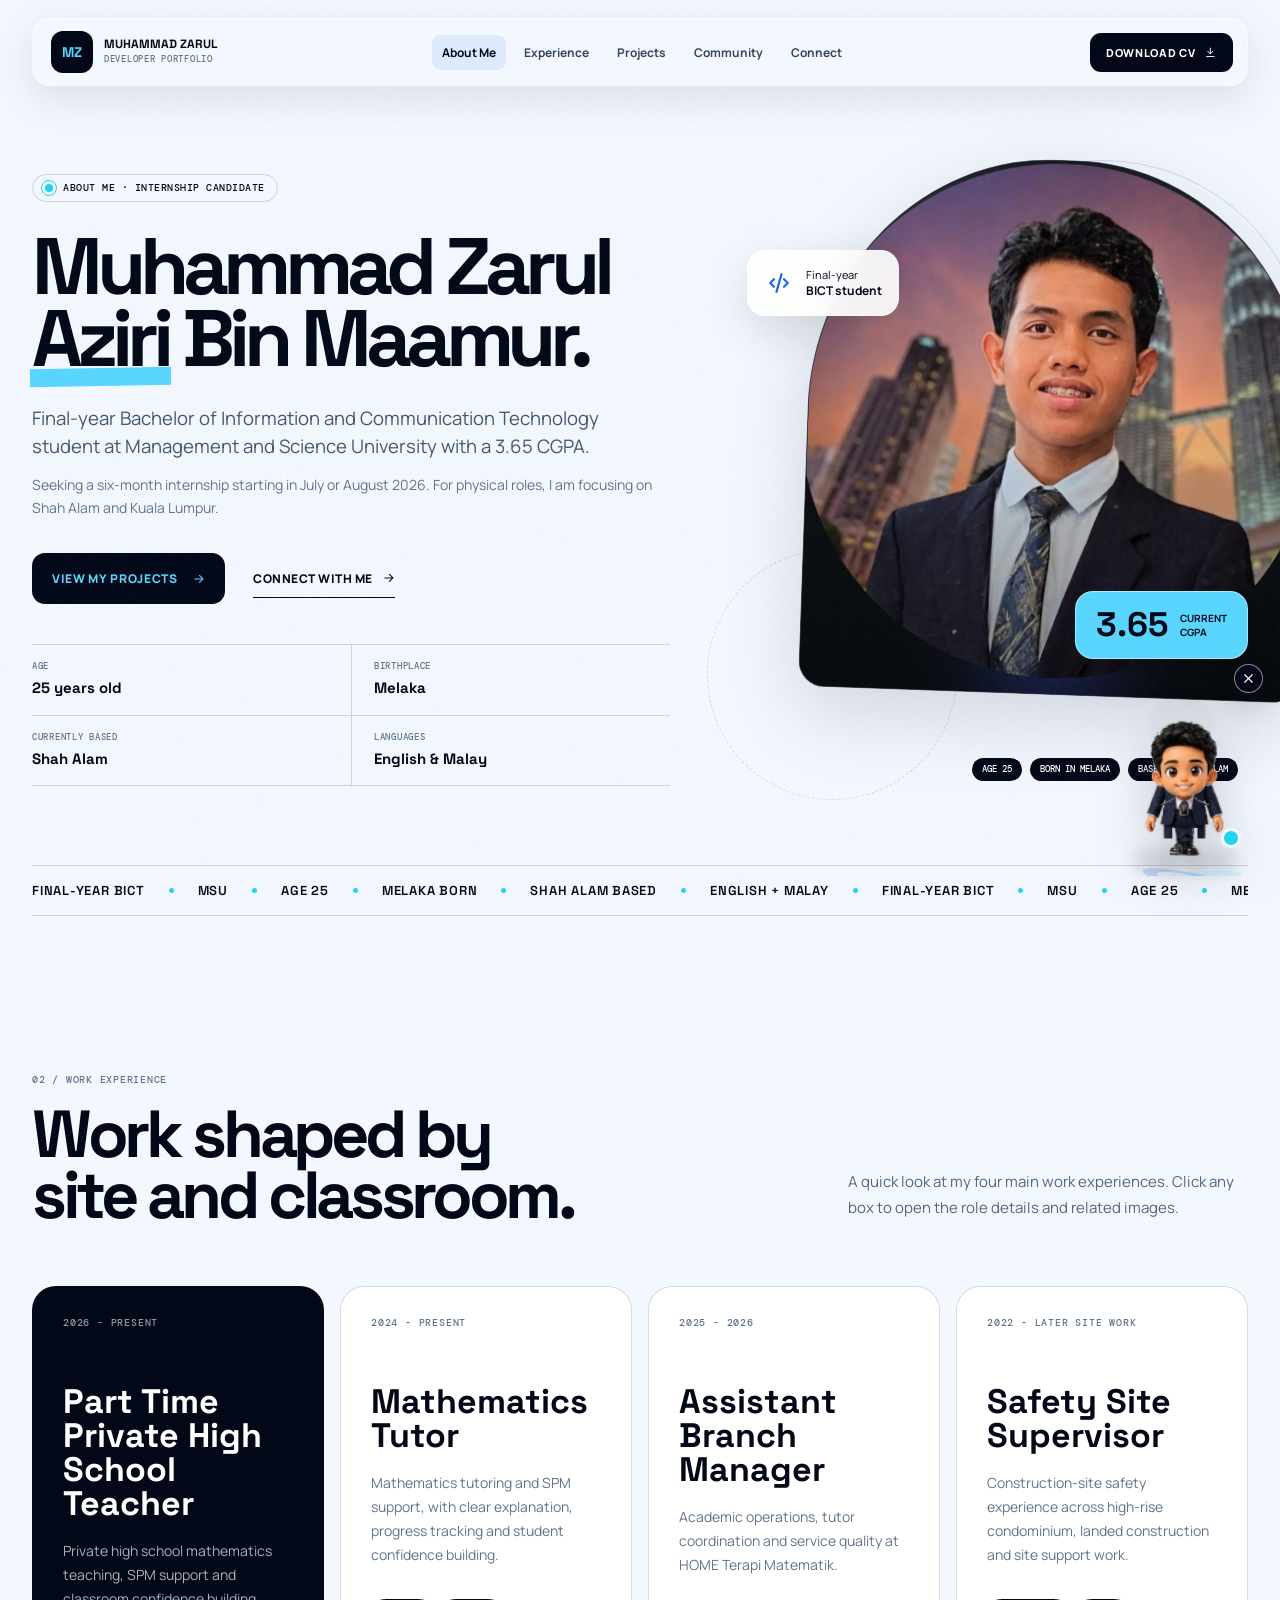
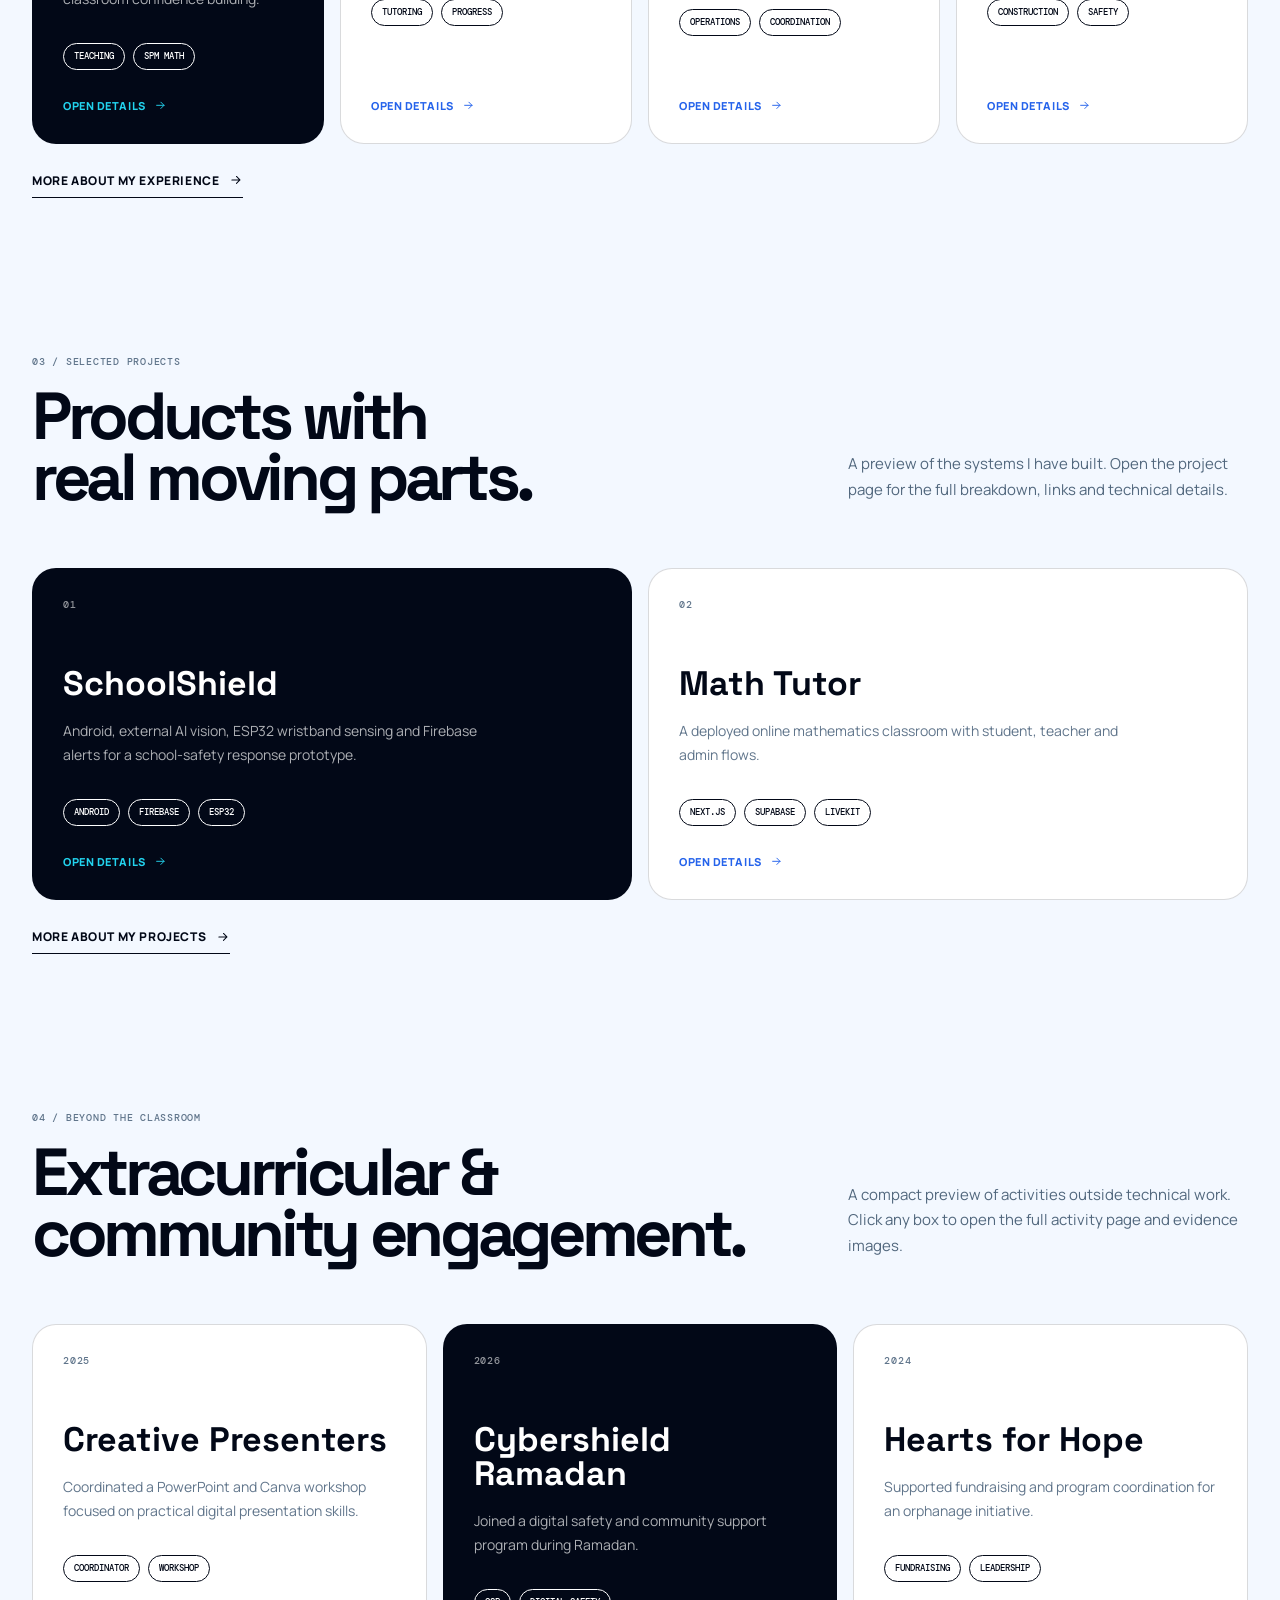
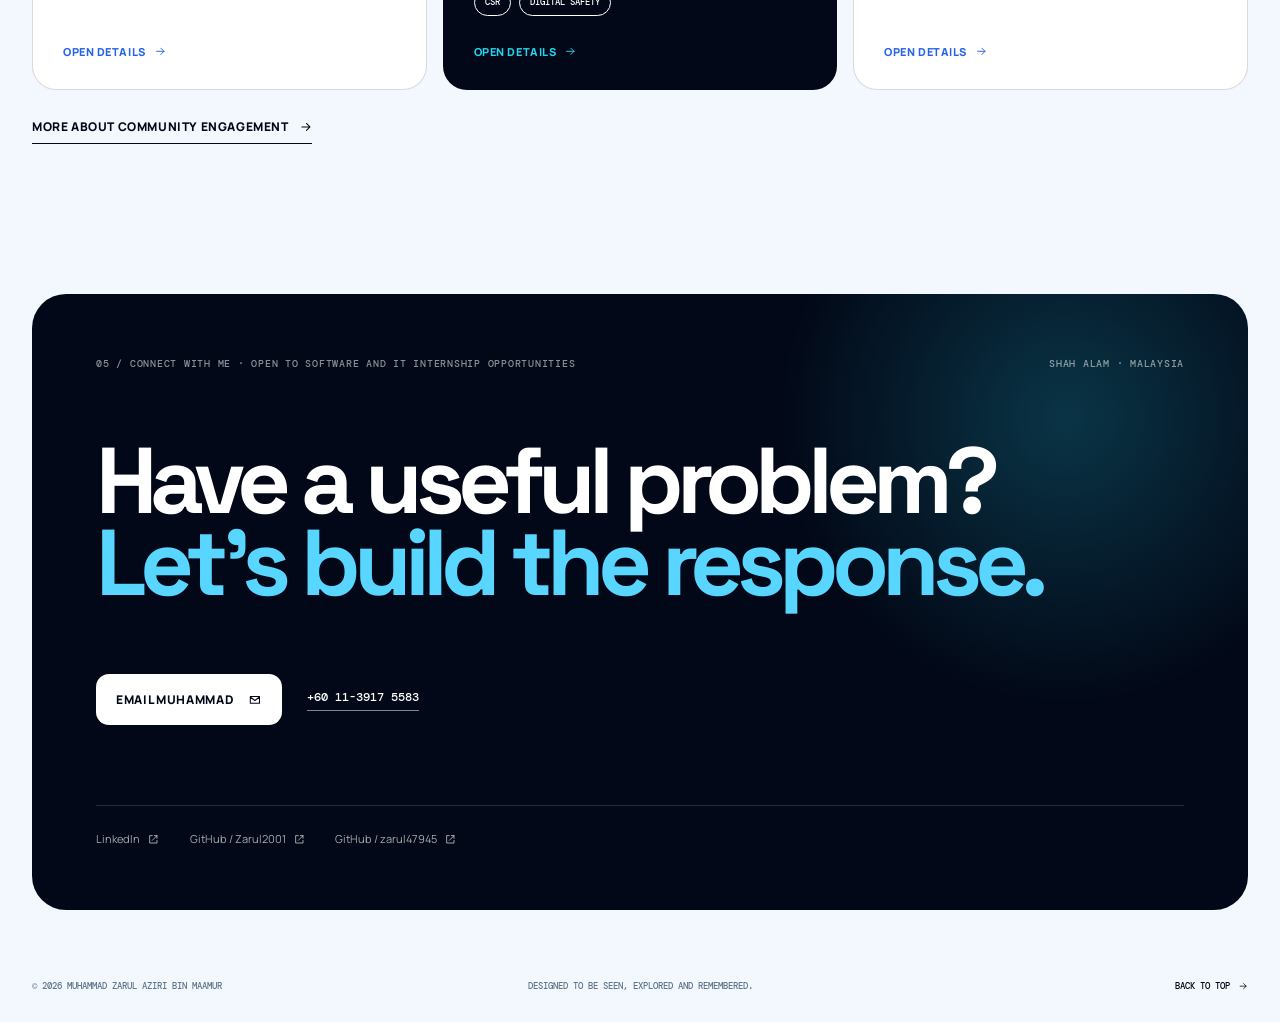
==== index.html @ b319f22c "Initial portfolio site for GitHub Pages" ====
<!doctype html>
<html lang="en">
<head>
  <meta charset="utf-8">
  <meta name="viewport" content="width=device-width, initial-scale=1">
  <meta name="description" content="Portfolio of Muhammad Zarul Aziri Bin Maamur, a software, web, mobile, AI and IoT developer based in Shah Alam, Malaysia.">
  <meta name="theme-color" content="#020817">
  <title>Muhammad Zarul Aziri | Developer Portfolio</title>
  <link rel="preconnect" href="https://fonts.googleapis.com">
  <link rel="preconnect" href="https://fonts.gstatic.com" crossorigin>
  <link href="https://fonts.googleapis.com/css2?family=DM+Mono:wght@400;500&family=Manrope:wght@400;500;600;700;800&family=Space+Grotesk:wght@500;600;700&display=swap" rel="stylesheet">
  <link rel="stylesheet" href="styles.css?v=fixed-image-lightbox">
  <script src="assets/media-loader.js" defer></script>
  <script src="script.js?v=fixed-image-lightbox" defer></script>
</head>
<body id="top">
  <svg class="svg-sprite" aria-hidden="true">
    <symbol id="icon-arrow" viewBox="0 0 24 24">
      <path d="M5 12h14M13 6l6 6-6 6"/>
    </symbol>
    <symbol id="icon-external" viewBox="0 0 24 24">
      <path d="M14 5h5v5M19 5l-9 9M19 14v5H5V5h5"/>
    </symbol>
    <symbol id="icon-play" viewBox="0 0 24 24">
      <path d="m9 7 8 5-8 5V7Z"/>
    </symbol>
    <symbol id="icon-code" viewBox="0 0 24 24">
      <path d="m8 9-3 3 3 3M16 9l3 3-3 3M14 5l-4 14"/>
    </symbol>
    <symbol id="icon-link" viewBox="0 0 24 24">
      <path d="M10 13a5 5 0 0 0 7.1.1l2-2a5 5 0 0 0-7.1-7.1l-1.1 1.1M14 11a5 5 0 0 0-7.1-.1l-2 2A5 5 0 0 0 12 20l1.1-1.1"/>
    </symbol>
    <symbol id="icon-mail" viewBox="0 0 24 24">
      <path d="M4 6h16v12H4zM4 7l8 6 8-6"/>
    </symbol>
    <symbol id="icon-download" viewBox="0 0 24 24">
      <path d="M12 4v11M7 10l5 5 5-5M5 20h14"/>
    </symbol>
    <symbol id="icon-menu" viewBox="0 0 24 24">
      <path d="M4 7h16M4 12h16M4 17h16"/>
    </symbol>
    <symbol id="icon-close" viewBox="0 0 24 24">
      <path d="m6 6 12 12M18 6 6 18"/>
    </symbol>
  </svg>

  <div class="noise" aria-hidden="true"></div>
  <div class="scroll-progress" aria-hidden="true"><span></span></div>

  <header class="site-header">
    <a class="brand" href="#top" aria-label="Back to top">
      <span class="brand-mark">MZ</span>
      <span class="brand-copy">Muhammad Zarul<br><small>Developer portfolio</small></span>
    </a>
    <nav class="desktop-nav" aria-label="Primary navigation">
      <a href="#about">About Me</a>
      <a href="#experience">Experience</a>
      <a href="#work">Projects</a>
      <a href="#community">Community</a>
      <a href="#contact">Connect</a>
    </nav>
    <a class="header-cta" href="assets/documents/Muhammad_Zarul_Aziri_Internship_CV_Corrected.docx" download>
      Download CV
      <svg><use href="#icon-download"></use></svg>
    </a>
    <button class="menu-toggle" type="button" aria-label="Open menu" aria-expanded="false">
      <svg class="menu-open"><use href="#icon-menu"></use></svg>
      <svg class="menu-close"><use href="#icon-close"></use></svg>
    </button>
  </header>

  <nav class="mobile-nav" aria-label="Mobile navigation">
    <a href="#about">01. About Me</a>
    <a href="#experience">02. Work Experience</a>
    <a href="#work">03. Projects</a>
    <a href="#community">04. Community</a>
    <a href="#contact">05. Connect</a>
  </nav>

  <main>
    <section class="hero section-shell" id="about" data-nav-section="about" aria-labelledby="hero-title">
      <div class="hero-grid">
        <div class="hero-copy">
          <div class="eyebrow reveal">
            <span class="status-dot"></span>
            About me &middot; Internship candidate
          </div>
          <h1 id="hero-title" class="hero-name reveal">
            Muhammad Zarul<br>
            <span class="accent-word">Aziri</span><span class="name-surname"> Bin Maamur.</span>
          </h1>
          <p class="hero-intro reveal">
            Final-year Bachelor of Information and Communication Technology student
            at Management and Science University with a 3.65 CGPA.
          </p>
          <p class="hero-location reveal">
            Seeking a six-month internship starting in July or August 2026.
            For physical roles, I am focusing on Shah Alam and Kuala Lumpur.
          </p>
          <div class="hero-actions reveal">
            <a class="button button-primary" href="#work">
              View my projects
              <svg><use href="#icon-arrow"></use></svg>
            </a>
            <a class="text-link" href="#contact">
              Connect with me
              <svg><use href="#icon-arrow"></use></svg>
            </a>
          </div>
          <dl class="profile-facts reveal">
            <div>
              <dt>Age</dt>
              <dd>25 years old</dd>
            </div>
            <div>
              <dt>Birthplace</dt>
              <dd>Melaka</dd>
            </div>
            <div>
              <dt>Currently based</dt>
              <dd>Shah Alam</dd>
            </div>
            <div>
              <dt>Languages</dt>
              <dd>English &amp; Malay</dd>
            </div>
          </dl>
        </div>

        <div class="hero-visual reveal" data-tilt>
          <div class="visual-orbit orbit-one"></div>
          <div class="visual-orbit orbit-two"></div>
          <div class="hero-frame media-slot portrait-slot" data-media-key="portrait" data-media-type="image" tabindex="0">
            <div class="media-placeholder">
              <span class="placeholder-index">01</span>
              <div>
                <strong>Muhammad Zarul</strong>
                <small>Final-year BICT student at Management and Science University</small>
              </div>
            </div>
          </div>
          <div class="floating-card floating-code">
            <svg><use href="#icon-code"></use></svg>
            <span>Final-year<br><strong>BICT student</strong></span>
          </div>
          <div class="floating-card floating-stat">
            <strong>3.65</strong>
            <span>Current<br>CGPA</span>
          </div>
          <div class="hero-caption">
            <span>Age 25</span>
            <span>Born in Melaka</span>
            <span>Based in Shah Alam</span>
          </div>
        </div>
      </div>
      <div class="hero-ticker" aria-label="Personal profile">
        <div class="ticker-track">
          <span>Final-year BICT</span><i></i><span>MSU</span><i></i><span>Age 25</span><i></i>
          <span>Melaka born</span><i></i><span>Shah Alam based</span><i></i><span>English + Malay</span><i></i>
          <span>Final-year BICT</span><i></i><span>MSU</span><i></i><span>Age 25</span><i></i>
          <span>Melaka born</span><i></i><span>Shah Alam based</span><i></i><span>English + Malay</span><i></i>
        </div>
      </div>
    </section>

    <section class="projects section-shell" id="work" data-nav-section="work" aria-labelledby="projects-title">
      <div class="section-heading reveal">
        <div>
          <span class="section-number">03 / Selected projects</span>
          <h2 id="projects-title">Products with<br>real moving parts.</h2>
        </div>
        <p>A preview of the systems I have built. Open the project page for the full breakdown, links and technical details.</p>
      </div>

      <div class="preview-grid preview-grid-two">
        <a class="preview-card preview-card-dark preview-card-link reveal" href="project-schoolshield.html" aria-label="View SchoolShield project details">
          <span class="preview-index">01</span>
          <h3>SchoolShield</h3>
          <p>Android, external AI vision, ESP32 wristband sensing and Firebase alerts for a school-safety response prototype.</p>
          <div class="preview-tags"><span>Android</span><span>Firebase</span><span>ESP32</span></div>
          <span class="preview-link-label">Open details <svg><use href="#icon-arrow"></use></svg></span>
        </a>
        <a class="preview-card preview-card-link reveal" href="project-math-tutor.html" aria-label="View Math Tutor project details">
          <span class="preview-index">02</span>
          <h3>Math Tutor</h3>
          <p>A deployed online mathematics classroom with student, teacher and admin flows.</p>
          <div class="preview-tags"><span>Next.js</span><span>Supabase</span><span>LiveKit</span></div>
          <span class="preview-link-label">Open details <svg><use href="#icon-arrow"></use></svg></span>
        </a>
      </div>
      <a class="section-more reveal" href="projects.html">
        More about my projects
        <svg><use href="#icon-arrow"></use></svg>
      </a>
    </section>

    <section class="experience section-shell" id="experience" data-nav-section="experience" aria-labelledby="experience-title">
      <div class="section-heading reveal">
        <div>
          <span class="section-number">02 / Work experience</span>
          <h2 id="experience-title">Work shaped by<br>site and classroom.</h2>
        </div>
        <p>A quick look at my four main work experiences. Click any box to open the role details and related images.</p>
      </div>

      <div class="preview-grid preview-grid-four">
        <a class="preview-card preview-card-dark preview-card-link reveal" href="experience-private-high-school-teacher.html" aria-label="View details for Part Time Private High School Teacher">
          <span class="preview-index">2026 - Present</span>
          <h3>Part Time Private High School Teacher</h3>
          <p>Private high school mathematics teaching, SPM support and classroom confidence building.</p>
          <div class="preview-tags"><span>Teaching</span><span>SPM Math</span></div>
          <span class="preview-link-label">Open details <svg><use href="#icon-arrow"></use></svg></span>
        </a>
        <a class="preview-card preview-card-link reveal" href="experience-mathematics-tutor.html" aria-label="View details for Mathematics Tutor">
          <span class="preview-index">2024 - Present</span>
          <h3>Mathematics Tutor</h3>
          <p>Mathematics tutoring and SPM support, with clear explanation, progress tracking and student confidence building.</p>
          <div class="preview-tags"><span>Tutoring</span><span>Progress</span></div>
          <span class="preview-link-label">Open details <svg><use href="#icon-arrow"></use></svg></span>
        </a>
        <a class="preview-card preview-card-link reveal" href="experience-assistant-branch-manager.html" aria-label="View details for Assistant Branch Manager">
          <span class="preview-index">2025 - 2026</span>
          <h3>Assistant Branch Manager</h3>
          <p>Academic operations, tutor coordination and service quality at HOME Terapi Matematik.</p>
          <div class="preview-tags"><span>Operations</span><span>Coordination</span></div>
          <span class="preview-link-label">Open details <svg><use href="#icon-arrow"></use></svg></span>
        </a>
        <a class="preview-card preview-card-link reveal" href="experience-safety-site-supervisor.html" aria-label="View details for Safety Site Supervisor">
          <span class="preview-index">2022 - Later site work</span>
          <h3>Safety Site Supervisor</h3>
          <p>Construction-site safety experience across high-rise condominium, landed construction and site support work.</p>
          <div class="preview-tags"><span>Construction</span><span>Safety</span></div>
          <span class="preview-link-label">Open details <svg><use href="#icon-arrow"></use></svg></span>
        </a>
      </div>
      <a class="section-more reveal" href="experience.html">
        More about my experience
        <svg><use href="#icon-arrow"></use></svg>
      </a>
    </section>

    <section class="community section-shell" id="community" data-nav-section="community" aria-labelledby="community-title">
      <div class="section-heading reveal">
        <div>
          <span class="section-number">04 / Beyond the classroom</span>
          <h2 id="community-title">Extracurricular &amp;<br>community engagement.</h2>
        </div>
        <p>A compact preview of activities outside technical work. Click any box to open the full activity page and evidence images.</p>
      </div>

      <div class="preview-grid preview-grid-three">
        <a class="preview-card preview-card-link reveal" href="community-creative-presenters.html" aria-label="View Creative Presenters community activity">
          <span class="preview-index">2025</span>
          <h3>Creative Presenters</h3>
          <p>Coordinated a PowerPoint and Canva workshop focused on practical digital presentation skills.</p>
          <div class="preview-tags"><span>Coordinator</span><span>Workshop</span></div>
          <span class="preview-link-label">Open details <svg><use href="#icon-arrow"></use></svg></span>
        </a>
        <a class="preview-card preview-card-dark preview-card-link reveal" href="community-cybershield-ramadan.html" aria-label="View Cybershield Ramadan community activity">
          <span class="preview-index">2026</span>
          <h3>Cybershield Ramadan</h3>
          <p>Joined a digital safety and community support program during Ramadan.</p>
          <div class="preview-tags"><span>CSR</span><span>Digital safety</span></div>
          <span class="preview-link-label">Open details <svg><use href="#icon-arrow"></use></svg></span>
        </a>
        <a class="preview-card preview-card-link reveal" href="community-hearts-for-hope.html" aria-label="View Hearts for Hope community activity">
          <span class="preview-index">2024</span>
          <h3>Hearts for Hope</h3>
          <p>Supported fundraising and program coordination for an orphanage initiative.</p>
          <div class="preview-tags"><span>Fundraising</span><span>Leadership</span></div>
          <span class="preview-link-label">Open details <svg><use href="#icon-arrow"></use></svg></span>
        </a>
      </div>
      <a class="section-more reveal" href="community.html">
        More about community engagement
        <svg><use href="#icon-arrow"></use></svg>
      </a>
    </section>

    <section class="contact section-shell" id="contact" data-nav-section="contact" aria-labelledby="contact-title">
      <div class="contact-panel reveal">
        <div class="contact-topline">
          <span>05 / Connect with me &middot; Open to software and IT internship opportunities</span>
          <span>Shah Alam · Malaysia</span>
        </div>
        <h2 id="contact-title">Have a useful problem?<br><span>Let’s build the response.</span></h2>
        <div class="contact-actions">
          <a class="button button-light" href="mailto:zarulaziri4794@gmail.com">
            Email Muhammad
            <svg><use href="#icon-mail"></use></svg>
          </a>
          <a href="tel:+601139175583">+60 11-3917 5583</a>
        </div>
        <div class="contact-links">
          <a href="https://www.linkedin.com/in/muhammad-zarul-aziri-bin-maamur-310311252" target="_blank" rel="noreferrer">LinkedIn <svg><use href="#icon-external"></use></svg></a>
          <a href="https://github.com/Zarul2001" target="_blank" rel="noreferrer">GitHub / Zarul2001 <svg><use href="#icon-external"></use></svg></a>
          <a href="https://github.com/zarul47945" target="_blank" rel="noreferrer">GitHub / zarul47945 <svg><use href="#icon-external"></use></svg></a>
        </div>
      </div>
    </section>
  </main>

  <footer class="site-footer section-shell">
    <span>© <span id="year"></span> Muhammad Zarul Aziri Bin Maamur</span>
    <span>Designed to be seen, explored and remembered.</span>
    <a href="#top">Back to top <svg><use href="#icon-arrow"></use></svg></a>
  </footer>

  <dialog class="media-dialog" aria-labelledby="media-dialog-title">
    <button class="dialog-close" type="button" aria-label="Close media details">
      <svg><use href="#icon-close"></use></svg>
    </button>
    <span class="dialog-kicker">Media placeholder</span>
    <h2 id="media-dialog-title">Ready for your visual.</h2>
    <p>Upload the matching file to the media folder and this placeholder will replace itself automatically.</p>
    <code class="dialog-path"></code>
  </dialog>
</body>
</html>
---- styles.css ----
:root {
  --ink: #020817;
  --ink-soft: #071b33;
  --paper: #f3f8ff;
  --paper-bright: #ffffff;
  --line: rgba(2, 8, 23, 0.15);
  --muted: #60758b;
  --sky: #58d6ff;
  --cyan: #22d3ee;
  --blue: #2563eb;
  --blue-deep: #0b2a52;
  --radius: 28px;
  --shadow: 0 24px 80px rgba(2, 8, 23, 0.14);
}

* {
  box-sizing: border-box;
}

html {
  overflow-x: hidden;
  scroll-behavior: smooth;
}

body {
  margin: 0;
  color: var(--ink);
  background: var(--paper);
  font-family: "Manrope", sans-serif;
  overflow-x: hidden;
}

body.menu-open {
  overflow: hidden;
}

main {
  display: flex;
  flex-direction: column;
}

.hero {
  order: 1;
}

.showreel {
  order: 2;
}

.skills {
  order: 3;
}

.experience {
  order: 4;
}

.projects {
  order: 5;
}

.community {
  order: 6;
}

.contact {
  order: 7;
}

[id] {
  scroll-margin-top: 120px;
}

a {
  color: inherit;
  text-decoration: none;
}

button,
a {
  -webkit-tap-highlight-color: transparent;
}

button:focus-visible,
a:focus-visible {
  outline: 3px solid var(--cyan);
  outline-offset: 4px;
}

button {
  font: inherit;
}

img,
video {
  display: block;
  width: 100%;
}

svg {
  width: 1.15em;
  height: 1.15em;
  fill: none;
  stroke: currentColor;
  stroke-width: 1.8;
  stroke-linecap: round;
  stroke-linejoin: round;
}

.svg-sprite {
  position: absolute;
  width: 0;
  height: 0;
  overflow: hidden;
}

.noise {
  position: fixed;
  inset: 0;
  z-index: 20;
  pointer-events: none;
  opacity: 0.035;
  background-image: url("data:image/svg+xml,%3Csvg viewBox='0 0 180 180' xmlns='http://www.w3.org/2000/svg'%3E%3Cfilter id='n'%3E%3CfeTurbulence type='fractalNoise' baseFrequency='.9' numOctaves='3' stitchTiles='stitch'/%3E%3C/filter%3E%3Crect width='100%25' height='100%25' filter='url(%23n)' opacity='.8'/%3E%3C/svg%3E");
}

.scroll-progress {
  position: fixed;
  top: 0;
  left: 0;
  z-index: 100;
  width: 100%;
  height: 3px;
  pointer-events: none;
}

.scroll-progress span {
  display: block;
  width: 0;
  height: 100%;
  background: linear-gradient(90deg, var(--blue), var(--cyan));
}

.mascot {
  position: fixed;
  right: clamp(16px, 2.4vw, 34px);
  bottom: clamp(16px, 2.8vw, 34px);
  z-index: 95;
  display: grid;
  gap: 10px;
  justify-items: end;
  width: min(310px, calc(100vw - 28px));
  pointer-events: none;
  opacity: 1;
  transform: none;
  transition:
    left 5200ms linear,
    top 5200ms linear,
    opacity 180ms ease,
    transform 180ms ease;
  will-change: left, top;
}

.mascot.is-positioned {
  top: var(--mascot-y);
  right: auto;
  bottom: auto;
  left: var(--mascot-x);
}

.mascot.is-hidden,
body.menu-open .mascot {
  opacity: 0;
  pointer-events: none;
  transform: translateY(18px) scale(0.92);
}

.mascot.is-dragging {
  transition: opacity 180ms ease, transform 180ms ease;
  transform: scale(1.02);
}

.mascot-bubble {
  position: relative;
  width: min(275px, 100%);
  padding: 14px;
  border: 1px solid rgba(255, 255, 255, 0.68);
  border-radius: 18px 18px 7px 18px;
  background: rgba(255, 255, 255, 0.88);
  box-shadow: 0 18px 50px rgba(2, 8, 23, 0.14);
  backdrop-filter: blur(18px);
  opacity: 0;
  pointer-events: none;
  transform: translateY(8px) scale(0.96);
  transform-origin: right bottom;
  transition: opacity 180ms ease, transform 180ms ease, visibility 180ms ease;
  visibility: hidden;
}

.mascot:hover .mascot-bubble,
.mascot:focus-within .mascot-bubble,
.mascot.is-open .mascot-bubble {
  opacity: 1;
  pointer-events: auto;
  transform: none;
  visibility: visible;
}

.mascot.is-dragging .mascot-bubble {
  opacity: 0;
  pointer-events: none;
  transform: translateY(8px) scale(0.96);
  visibility: hidden;
}

.mascot-bubble::after {
  position: absolute;
  right: 34px;
  bottom: -8px;
  width: 16px;
  aspect-ratio: 1;
  border-right: 1px solid rgba(255, 255, 255, 0.68);
  border-bottom: 1px solid rgba(255, 255, 255, 0.68);
  background: rgba(255, 255, 255, 0.88);
  content: "";
  transform: rotate(45deg);
}

.mascot-kicker {
  display: block;
  margin-bottom: 6px;
  color: var(--blue);
  font: 700 9px/1.2 "DM Mono", monospace;
  letter-spacing: 0.08em;
  text-transform: uppercase;
}

.mascot-message {
  margin: 0;
  color: #18304a;
  font-size: 12px;
  font-weight: 700;
  line-height: 1.45;
}

.mascot-actions {
  position: relative;
  z-index: 1;
  display: flex;
  gap: 8px;
  margin-top: 11px;
}

.mascot-actions a {
  display: inline-flex;
  align-items: center;
  justify-content: center;
  min-height: 34px;
  padding: 0 12px;
  border: 1px solid rgba(37, 99, 235, 0.16);
  border-radius: 10px;
  background: rgba(37, 99, 235, 0.08);
  color: var(--ink);
  font-size: 11px;
  font-weight: 800;
}

.mascot-stage {
  position: relative;
  width: 142px;
  height: 196px;
  border-radius: 38% 38% 24px 24px;
  filter: drop-shadow(0 18px 26px rgba(2, 8, 23, 0.18));
  pointer-events: auto;
  touch-action: none;
  transform-style: preserve-3d;
}

.mascot.is-settling .mascot-stage {
  animation: mascot-walk 650ms ease-in-out infinite;
}

.mascot-stage::before {
  position: absolute;
  left: 50%;
  bottom: 6px;
  width: 72%;
  height: 18px;
  border-radius: 999px;
  background: rgba(2, 8, 23, 0.16);
  content: "";
  filter: blur(9px);
  transform: translateX(-50%);
}

.mascot-canvas,
.mascot-fallback {
  position: absolute;
  inset: 0;
  width: 100%;
  height: 100%;
}

.mascot-canvas {
  opacity: 0;
}

.mascot-fallback {
  object-fit: contain;
  opacity: 1;
  animation: mascot-float 3.4s ease-in-out infinite;
}

.mascot.has-webgl .mascot-canvas {
  opacity: 1;
}

.mascot.has-webgl .mascot-fallback {
  opacity: 0;
}

.mascot-button {
  position: absolute;
  inset: 11% 8% 6%;
  border: 0;
  border-radius: 42% 42% 18px 18px;
  background: transparent;
  cursor: grab;
  touch-action: none;
}

.mascot.is-dragging .mascot-button {
  cursor: grabbing;
}

.mascot-button::after {
  position: absolute;
  right: 4px;
  bottom: 16px;
  width: 14px;
  aspect-ratio: 1;
  border: 3px solid rgba(255, 255, 255, 0.96);
  border-radius: 999px;
  background: var(--cyan);
  box-shadow: 0 0 0 0 rgba(34, 211, 238, 0.45);
  content: "";
  animation: mascot-pulse 1.8s ease-out infinite;
}

.mascot-button:focus-visible {
  outline: 3px solid var(--cyan);
  outline-offset: 5px;
}

.mascot-close {
  position: absolute;
  right: -7px;
  bottom: 183px;
  display: grid;
  place-items: center;
  width: 29px;
  aspect-ratio: 1;
  padding: 0;
  color: white;
  border: 1px solid rgba(255, 255, 255, 0.52);
  border-radius: 999px;
  background: var(--ink);
  box-shadow: 0 10px 28px rgba(2, 8, 23, 0.18);
  cursor: pointer;
  pointer-events: auto;
}

.mascot-close svg {
  width: 15px;
  height: 15px;
}

@media (max-width: 1023px), (hover: none), (pointer: coarse) {
  .mascot {
    display: none;
  }
}

@keyframes mascot-float {
  50% {
    transform: translateY(-5px) rotate(-1deg);
  }
}

@keyframes mascot-walk {
  35% {
    transform: translateY(-5px) rotate(-1.5deg);
  }

  70% {
    transform: translateY(1px) rotate(1.2deg);
  }
}

@keyframes mascot-pulse {
  70% {
    box-shadow: 0 0 0 10px rgba(34, 211, 238, 0);
  }

  100% {
    box-shadow: 0 0 0 0 rgba(34, 211, 238, 0);
  }
}

.section-shell {
  width: min(1440px, calc(100% - 64px));
  margin-inline: auto;
}

.site-header {
  position: fixed;
  top: 18px;
  left: 50%;
  z-index: 90;
  display: grid;
  grid-template-columns: 1fr auto 1fr;
  align-items: center;
  width: min(1440px, calc(100% - 64px));
  padding: 12px 14px 12px 18px;
  border: 1px solid rgba(255, 255, 255, 0.52);
  border-radius: 18px;
  background: rgba(243, 248, 255, 0.84);
  box-shadow: 0 12px 40px rgba(2, 8, 23, 0.1);
  backdrop-filter: blur(18px);
  transform: translateX(-50%);
}

.brand {
  display: flex;
  gap: 11px;
  align-items: center;
  width: fit-content;
}

.brand-mark {
  display: grid;
  place-items: center;
  width: 42px;
  aspect-ratio: 1;
  color: var(--sky);
  border-radius: 12px;
  background: var(--ink);
  font: 700 14px/1 "Space Grotesk", sans-serif;
  letter-spacing: -0.03em;
}

.brand-copy {
  font: 700 12px/1.15 "Space Grotesk", sans-serif;
  text-transform: uppercase;
}

.brand-copy small {
  color: var(--muted);
  font: 500 9px/1 "DM Mono", monospace;
  letter-spacing: 0.08em;
}

.desktop-nav {
  display: flex;
  gap: 8px;
  align-items: center;
}

.desktop-nav a {
  padding: 9px 10px;
  color: #31475f;
  border-radius: 9px;
  font-size: 12px;
  font-weight: 700;
  transition: background 180ms ease, color 180ms ease;
}

.desktop-nav a:hover,
.desktop-nav a.active {
  color: var(--ink);
  background: rgba(37, 99, 235, 0.1);
}

.header-cta {
  display: flex;
  gap: 9px;
  align-items: center;
  justify-self: end;
  padding: 12px 16px;
  color: white;
  border-radius: 11px;
  background: var(--ink);
  font-size: 11px;
  font-weight: 800;
  text-transform: uppercase;
  letter-spacing: 0.06em;
}

.menu-toggle,
.mobile-nav {
  display: none;
}

.hero {
  min-height: 100vh;
  padding-top: 140px;
}

.hero-grid {
  display: grid;
  grid-template-columns: 1.12fr 0.88fr;
  gap: clamp(40px, 6vw, 100px);
  align-items: center;
  min-height: calc(100vh - 220px);
}

.hero-copy {
  min-width: 0;
}

.eyebrow {
  display: flex;
  gap: 10px;
  align-items: center;
  width: fit-content;
  margin-bottom: 28px;
  padding: 8px 12px;
  border: 1px solid var(--line);
  border-radius: 999px;
  font: 500 10px/1 "DM Mono", monospace;
  letter-spacing: 0.05em;
  text-transform: uppercase;
}

.status-dot {
  position: relative;
  width: 8px;
  height: 8px;
  border-radius: 50%;
  background: var(--cyan);
}

.status-dot::after {
  position: absolute;
  inset: -4px;
  border: 1px solid var(--cyan);
  border-radius: inherit;
  content: "";
  animation: pulse 1.8s ease-out infinite;
}

@keyframes pulse {
  0% { opacity: 1; transform: scale(0.5); }
  100% { opacity: 0; transform: scale(1.5); }
}

.hero h1 {
  max-width: 850px;
  margin: 0;
  font: 700 clamp(58px, 7.15vw, 118px)/0.86 "Space Grotesk", sans-serif;
  letter-spacing: -0.075em;
}

.hero h1.hero-name {
  max-width: 900px;
  font-size: clamp(54px, 6.25vw, 100px);
  line-height: 0.9;
}

.accent-word {
  position: relative;
  z-index: 0;
  color: var(--ink);
  white-space: nowrap;
}

.accent-word::after {
  position: absolute;
  left: -0.03em;
  right: -0.03em;
  bottom: 0.04em;
  z-index: -1;
  height: 0.22em;
  background: var(--sky);
  content: "";
  transform: rotate(-1deg);
}

.hero-intro {
  max-width: 660px;
  margin: 30px 0 0;
  color: #43576c;
  font-size: clamp(16px, 1.45vw, 21px);
  line-height: 1.55;
}

.hero-location {
  max-width: 640px;
  margin: 12px 0 0;
  color: var(--muted);
  font-size: 14px;
  line-height: 1.65;
}

.hero-actions {
  display: flex;
  gap: 28px;
  align-items: center;
  margin-top: 34px;
}

.button {
  display: inline-flex;
  gap: 14px;
  align-items: center;
  justify-content: center;
  padding: 17px 20px;
  border-radius: 13px;
  font-size: 12px;
  font-weight: 800;
  text-transform: uppercase;
  letter-spacing: 0.055em;
  transition: transform 180ms ease, box-shadow 180ms ease;
}

.button:hover {
  box-shadow: 0 14px 35px rgba(2, 8, 23, 0.18);
  transform: translateY(-3px);
}

.button-primary {
  color: var(--sky);
  background: var(--ink);
}

.text-link {
  display: inline-flex;
  gap: 9px;
  align-items: center;
  padding-block: 10px;
  border-bottom: 1px solid var(--ink);
  font-size: 12px;
  font-weight: 800;
  text-transform: uppercase;
  letter-spacing: 0.04em;
}

.hero-meta {
  display: flex;
  gap: 20px;
  margin-top: 44px;
  color: var(--muted);
  font: 500 10px/1 "DM Mono", monospace;
  text-transform: uppercase;
}

.hero-meta span + span::before {
  margin-right: 20px;
  color: var(--ink);
  content: "•";
}

.profile-facts {
  display: grid;
  grid-template-columns: repeat(2, minmax(0, 1fr));
  max-width: 650px;
  margin: 40px 0 0;
  border-top: 1px solid var(--line);
  border-bottom: 1px solid var(--line);
}

.profile-facts div {
  min-width: 0;
  padding: 16px 18px 17px 0;
}

.profile-facts div:nth-child(even) {
  padding-left: 22px;
  border-left: 1px solid var(--line);
}

.profile-facts div:nth-child(-n + 2) {
  border-bottom: 1px solid var(--line);
}

.profile-facts dt {
  margin-bottom: 7px;
  color: var(--muted);
  font: 500 9px/1.2 "DM Mono", monospace;
  letter-spacing: 0.08em;
  text-transform: uppercase;
}

.profile-facts dd {
  margin: 0;
  color: var(--ink);
  font: 700 15px/1.25 "Space Grotesk", sans-serif;
}

.hero-visual {
  position: relative;
  min-height: 640px;
  perspective: 1000px;
}

.hero-frame {
  position: absolute;
  inset: 4% 7% 8% 12%;
  overflow: hidden;
  border: 1px solid rgba(255, 255, 255, 0.25);
  border-radius: 48% 48% 26px 26px;
  background: var(--ink);
  box-shadow: var(--shadow);
  transform: rotate(2deg);
  transition: transform 350ms ease;
}

.hero-frame::after {
  position: absolute;
  inset: 0;
  pointer-events: none;
  background: linear-gradient(180deg, transparent 45%, rgba(0, 0, 0, 0.42));
  content: "";
}

.hero-frame img,
.hero-frame video {
  height: 100%;
  object-fit: cover;
}

.portrait-slot img {
  object-position: 50% 50%;
}

.media-slot {
  position: relative;
  overflow: hidden;
  cursor: pointer;
}

.media-slot:focus-visible {
  outline: 3px solid var(--cyan);
  outline-offset: 4px;
}

.media-placeholder {
  position: relative;
  display: flex;
  width: 100%;
  height: 100%;
}

.portrait-slot .media-placeholder {
  flex-direction: column;
  justify-content: flex-end;
  min-height: 100%;
  padding: 42px;
  color: white;
  background:
    radial-gradient(circle at 65% 20%, rgba(34, 211, 238, 0.3), transparent 32%),
    linear-gradient(140deg, #0b2a52 0%, #020817 52%, #071b33 100%);
}

.portrait-slot .media-placeholder::before {
  position: absolute;
  top: 18%;
  left: 50%;
  width: 48%;
  aspect-ratio: 0.78;
  border: 1px solid rgba(88, 214, 255, 0.38);
  border-radius: 50% 50% 24% 24%;
  background:
    radial-gradient(circle at 50% 27%, rgba(255,255,255,.18) 0 11%, transparent 12%),
    linear-gradient(145deg, rgba(255,255,255,.13), transparent);
  content: "";
  transform: translateX(-50%);
}

.placeholder-index {
  position: absolute;
  top: 32px;
  left: 34px;
  color: var(--sky);
  font: 500 12px "DM Mono", monospace;
}

.portrait-slot strong {
  display: block;
  font: 700 36px/1 "Space Grotesk", sans-serif;
}

.portrait-slot small {
  display: block;
  max-width: 250px;
  margin-top: 10px;
  color: rgba(255,255,255,.62);
  font: 400 11px/1.5 "DM Mono", monospace;
}

.visual-orbit {
  position: absolute;
  border: 1px solid rgba(37, 99, 235, 0.2);
  border-radius: 50%;
}

.orbit-one {
  top: 0;
  right: -12%;
  width: 82%;
  aspect-ratio: 1;
}

.orbit-two {
  bottom: 0;
  left: -8%;
  width: 50%;
  aspect-ratio: 1;
  border-style: dashed;
}

.floating-card {
  position: absolute;
  z-index: 3;
  display: flex;
  gap: 12px;
  align-items: center;
  border: 1px solid rgba(255,255,255,.5);
  border-radius: 18px;
  box-shadow: 0 15px 45px rgba(0,0,0,.12);
  backdrop-filter: blur(14px);
}

.floating-code {
  top: 14%;
  left: 0;
  padding: 16px;
  background: rgba(255, 255, 255, 0.92);
  font-size: 11px;
}

.floating-code svg {
  width: 30px;
  height: 30px;
  color: var(--blue);
}

.floating-code strong {
  font-size: 12px;
}

.floating-stat {
  right: 0;
  bottom: 22%;
  padding: 16px 20px;
  color: var(--ink);
  background: var(--sky);
}

.floating-stat strong {
  font: 700 34px/1 "Space Grotesk", sans-serif;
}

.floating-stat span {
  font-size: 10px;
  font-weight: 700;
  text-transform: uppercase;
}

.hero-caption {
  position: absolute;
  right: 2%;
  bottom: 3%;
  z-index: 3;
  display: flex;
  gap: 8px;
}

.hero-caption span {
  padding: 7px 10px;
  color: white;
  border-radius: 999px;
  background: var(--ink);
  font: 500 9px/1 "DM Mono", monospace;
  text-transform: uppercase;
}

.hero-ticker {
  overflow: hidden;
  margin-top: 45px;
  padding-block: 18px;
  border-top: 1px solid var(--line);
  border-bottom: 1px solid var(--line);
}

.ticker-track {
  display: flex;
  gap: 24px;
  align-items: center;
  width: max-content;
  animation: ticker 25s linear infinite;
}

.ticker-track span {
  font: 600 13px/1 "Space Grotesk", sans-serif;
  text-transform: uppercase;
  letter-spacing: 0.06em;
}

.ticker-track i {
  width: 5px;
  height: 5px;
  border-radius: 50%;
  background: var(--cyan);
}

@keyframes ticker {
  to { transform: translateX(-50%); }
}

.showreel,
.projects,
.skills,
.experience,
.community,
.contact {
  padding-top: 150px;
}

.section-heading {
  display: grid;
  grid-template-columns: 1fr minmax(280px, 400px);
  gap: 50px;
  align-items: end;
  margin-bottom: 60px;
}

.section-number,
.skill-label,
.project-kicker,
.community-caption span,
.contact-topline,
.dialog-kicker {
  color: var(--muted);
  font: 500 10px/1.2 "DM Mono", monospace;
  text-transform: uppercase;
  letter-spacing: 0.075em;
}

.section-heading h2 {
  margin: 16px 0 0;
  font: 700 clamp(47px, 5.2vw, 84px)/0.92 "Space Grotesk", sans-serif;
  letter-spacing: -0.065em;
}

.section-heading > p {
  margin: 0 0 6px;
  color: #51677d;
  font-size: 15px;
  line-height: 1.7;
}

.preview-grid {
  display: grid;
  gap: 16px;
}

.preview-grid-two {
  grid-template-columns: repeat(2, minmax(0, 1fr));
}

.preview-grid-three {
  grid-template-columns: repeat(3, minmax(0, 1fr));
}

.preview-grid-four {
  grid-template-columns: repeat(4, minmax(0, 1fr));
}

.preview-card {
  display: flex;
  flex-direction: column;
  min-height: 300px;
  padding: 30px;
  border: 1px solid var(--line);
  border-radius: 24px;
  color: inherit;
  text-decoration: none;
  background: var(--paper-bright);
  transition: border-color 220ms ease, box-shadow 220ms ease, transform 220ms ease;
}

.preview-card-link:hover,
.preview-card-link:focus-visible {
  border-color: rgba(0, 188, 240, 0.55);
  box-shadow: 0 24px 70px rgba(0, 36, 92, 0.12);
  transform: translateY(-4px);
}

.preview-card-dark {
  color: white;
  background: var(--ink);
}

.preview-index {
  display: block;
  color: var(--muted);
  font: 500 10px/1.2 "DM Mono", monospace;
  letter-spacing: 0.08em;
  text-transform: uppercase;
}

.preview-card-dark .preview-index {
  color: rgba(255,255,255,.58);
}

.preview-card h3 {
  margin: 56px 0 18px;
  font: 700 34px/1 "Space Grotesk", sans-serif;
}

.preview-card p {
  max-width: 440px;
  margin: 0;
  color: var(--muted);
  font-size: 14px;
  line-height: 1.7;
}

.preview-card-dark p {
  color: rgba(255,255,255,.68);
}

.preview-tags {
  display: flex;
  gap: 8px;
  flex-wrap: wrap;
  margin-top: 32px;
}

.preview-tags span {
  padding: 8px 10px;
  border: 1px solid currentColor;
  border-radius: 999px;
  font: 500 9px/1 "DM Mono", monospace;
  text-transform: uppercase;
}

.preview-link-label {
  display: inline-flex;
  gap: 8px;
  align-items: center;
  margin-top: auto;
  padding-top: 28px;
  color: var(--blue);
  font-size: 11px;
  font-weight: 800;
  letter-spacing: 0.05em;
  text-transform: uppercase;
}

.preview-card-dark .preview-link-label {
  color: var(--cyan);
}

.section-more {
  display: inline-flex;
  gap: 10px;
  align-items: center;
  margin-top: 28px;
  padding-bottom: 8px;
  border-bottom: 1px solid currentColor;
  font-size: 12px;
  font-weight: 800;
  letter-spacing: 0.05em;
  text-transform: uppercase;
}

.detail-page {
  padding-top: 140px;
}

.detail-back {
  margin-bottom: 32px;
}

.detail-back svg {
  transform: rotate(180deg);
}

.detail-hero {
  display: grid;
  grid-template-columns: minmax(0, 1fr) minmax(280px, 420px);
  gap: 50px;
  align-items: end;
  padding-bottom: 70px;
  border-bottom: 1px solid var(--line);
}

.detail-hero h1 {
  max-width: 900px;
  margin: 16px 0 0;
  font: 700 clamp(54px, 7vw, 104px)/0.9 "Space Grotesk", sans-serif;
}

.detail-hero p {
  margin: 0 0 8px;
  color: #51677d;
  font-size: 16px;
  line-height: 1.7;
}

.detail-section {
  padding-top: 90px;
}

.detail-section h2 {
  margin: 0 0 28px;
  font: 700 clamp(38px, 4vw, 66px)/0.95 "Space Grotesk", sans-serif;
}

.role-list {
  display: grid;
  gap: 16px;
}

.role-card {
  display: grid;
  grid-template-columns: 190px minmax(0, 1fr);
  gap: 28px;
  padding: 28px;
  border: 1px solid var(--line);
  border-radius: 24px;
  background: var(--paper-bright);
}

.role-card time,
.role-card .role-meta,
.detail-eyebrow {
  color: var(--muted);
  font: 500 10px/1.35 "DM Mono", monospace;
  letter-spacing: 0.08em;
  text-transform: uppercase;
}

.role-card h3 {
  margin: 0;
  font: 700 30px/1.05 "Space Grotesk", sans-serif;
}

.role-card p {
  margin: 12px 0 0;
  color: var(--muted);
  font-size: 14px;
  line-height: 1.7;
}

.role-card ul {
  display: grid;
  gap: 8px;
  margin: 18px 0 0;
  padding-left: 18px;
  color: #334b63;
  font-size: 13px;
  line-height: 1.55;
}

.role-substack {
  display: grid;
  gap: 14px;
  margin-top: 22px;
}

.role-subrole {
  padding: 18px;
  border: 1px solid rgba(0, 71, 171, 0.12);
  border-radius: 18px;
  background: rgba(255, 255, 255, 0.62);
}

.role-subrole h4 {
  margin: 0;
  color: var(--ink);
  font: 700 17px/1.25 "Space Grotesk", sans-serif;
}

.role-subrole p {
  margin-top: 8px;
}

.experience-topic-grid {
  display: grid;
  grid-template-columns: repeat(3, minmax(0, 1fr));
  gap: 14px;
}

.experience-topic-card {
  min-height: 230px;
  padding: 24px;
  border: 1px solid var(--line);
  border-radius: 22px;
  background: var(--paper-bright);
}

.experience-topic-card span {
  display: block;
  color: var(--blue);
  font: 500 10px/1.2 "DM Mono", monospace;
  letter-spacing: 0.08em;
  text-transform: uppercase;
}

.experience-topic-card h3 {
  margin: 40px 0 14px;
  font: 700 25px/1.05 "Space Grotesk", sans-serif;
}

.experience-topic-card p {
  margin: 0;
  color: var(--muted);
  font-size: 14px;
  line-height: 1.65;
}

.role-gallery {
  display: grid;
  grid-template-columns: repeat(3, minmax(0, 1fr));
  gap: 12px;
  margin-top: 24px;
}

.role-gallery figure {
  margin: 0;
  overflow: hidden;
  border: 1px solid var(--line);
  border-radius: 18px;
  background: var(--paper-bright);
}

.role-gallery a,
.detail-gallery a {
  display: block;
  position: relative;
  color: inherit;
  text-decoration: none;
}

.role-gallery a::after,
.detail-gallery a::after {
  content: "Click to view";
  position: absolute;
  right: 12px;
  bottom: 12px;
  padding: 8px 10px;
  color: white;
  border-radius: 999px;
  background: rgba(2, 8, 23, 0.72);
  opacity: 0;
  transform: translateY(8px);
  transition: opacity 180ms ease, transform 180ms ease;
  font: 700 9px/1 "DM Mono", monospace;
  letter-spacing: 0.06em;
  text-transform: uppercase;
}

.role-gallery a:hover::after,
.role-gallery a:focus-visible::after,
.detail-gallery a:hover::after,
.detail-gallery a:focus-visible::after {
  opacity: 1;
  transform: translateY(0);
}

.role-gallery img {
  height: 210px;
  object-fit: cover;
  transition: transform 220ms ease, filter 220ms ease;
}

.role-gallery a:hover img,
.role-gallery a:focus-visible img,
.detail-gallery a:hover img,
.detail-gallery a:focus-visible img {
  filter: saturate(1.08) contrast(1.04);
  transform: scale(1.04);
}

.role-gallery figcaption {
  padding: 12px 14px;
  color: var(--muted);
  font: 500 10px/1.35 "DM Mono", monospace;
  letter-spacing: 0.06em;
  text-transform: uppercase;
}

.detail-gallery {
  display: grid;
  grid-template-columns: repeat(4, minmax(0, 1fr));
  gap: 14px;
}

.detail-gallery figure {
  margin: 0;
  overflow: hidden;
  border: 1px solid var(--line);
  border-radius: 20px;
  background: var(--paper-bright);
}

.detail-gallery img {
  height: 300px;
  object-fit: cover;
  transition: transform 220ms ease, filter 220ms ease;
}

.detail-gallery figcaption {
  padding: 14px 16px;
  color: var(--muted);
  font: 500 10px/1.4 "DM Mono", monospace;
  text-transform: uppercase;
}

.detail-actions {
  display: flex;
  gap: 22px;
  flex-wrap: wrap;
  margin-top: 34px;
}

.showreel-stage {
  aspect-ratio: 16 / 8.3;
  color: white;
  border-radius: var(--radius);
  background: var(--ink);
  box-shadow: var(--shadow);
}

.showreel-stage video {
  height: 100%;
  object-fit: cover;
}

.video-placeholder {
  flex-direction: column;
  justify-content: flex-end;
  padding: clamp(28px, 5vw, 70px);
  background:
    linear-gradient(90deg, transparent 49.8%, rgba(255,255,255,.08) 50%, transparent 50.2%),
    linear-gradient(0deg, transparent 49.8%, rgba(255,255,255,.08) 50%, transparent 50.2%),
    radial-gradient(circle at 70% 35%, rgba(34, 211, 238, 0.28), transparent 28%),
    radial-gradient(circle at 30% 60%, rgba(37, 99, 235, 0.32), transparent 30%),
    #020817;
  background-size: 80px 80px, 80px 80px, auto, auto, auto;
}

.video-placeholder::before,
.video-placeholder::after {
  position: absolute;
  border: 1px solid rgba(88, 214, 255, 0.45);
  border-radius: 50%;
  content: "";
}

.video-placeholder::before {
  top: 12%;
  right: 15%;
  width: 28%;
  aspect-ratio: 1;
}

.video-placeholder::after {
  top: 23%;
  right: 23%;
  width: 12%;
  aspect-ratio: 1;
}

.play-button {
  position: absolute;
  top: 50%;
  left: 50%;
  z-index: 2;
  display: grid;
  place-items: center;
  width: 88px;
  aspect-ratio: 1;
  color: var(--ink);
  border: 0;
  border-radius: 50%;
  background: var(--sky);
  box-shadow: 0 0 0 0 rgba(88, 214, 255, 0.42);
  cursor: pointer;
  transform: translate(-50%, -50%);
  animation: playPulse 2.2s infinite;
}

@keyframes playPulse {
  70% { box-shadow: 0 0 0 22px rgba(88, 214, 255, 0); }
  100% { box-shadow: 0 0 0 0 rgba(88, 214, 255, 0); }
}

.play-button svg {
  width: 30px;
  height: 30px;
  fill: currentColor;
  stroke: none;
  transform: translateX(2px);
}

.video-placeholder-copy {
  position: relative;
  z-index: 2;
}

.video-placeholder-copy span,
.video-placeholder-copy small {
  display: block;
  color: rgba(255,255,255,.6);
  font: 500 10px/1.4 "DM Mono", monospace;
  text-transform: uppercase;
}

.video-placeholder-copy strong {
  display: block;
  max-width: 700px;
  margin: 11px 0;
  font: 600 clamp(30px, 4vw, 62px)/1 "Space Grotesk", sans-serif;
  letter-spacing: -0.04em;
}

.fake-timeline {
  position: relative;
  z-index: 2;
  width: 100%;
  height: 2px;
  margin-top: 25px;
  background: rgba(255,255,255,.2);
}

.fake-timeline span {
  display: block;
  width: 34%;
  height: 100%;
  background: var(--sky);
  transition: width 1.2s ease;
}

.showreel-stage.previewing .fake-timeline span {
  width: 78%;
}

.filmstrip {
  display: grid;
  grid-template-columns: 1.1fr 0.9fr 1fr 1.15fr;
  gap: 12px;
  margin-top: 12px;
}

.film-frame {
  min-height: 230px;
  border-radius: 20px;
  background: #dbeafe;
}

.compact-placeholder {
  flex-direction: column;
  justify-content: space-between;
  padding: 18px;
  background:
    linear-gradient(135deg, rgba(255,255,255,.5), transparent),
    repeating-linear-gradient(135deg, transparent 0 16px, rgba(37, 99, 235, 0.07) 17px 18px);
}

.compact-placeholder span {
  font: 600 11px "DM Mono", monospace;
  letter-spacing: .08em;
}

.compact-placeholder small {
  color: var(--muted);
  font: 500 9px "DM Mono", monospace;
  text-transform: uppercase;
}

.quote-frame {
  display: flex;
  flex-direction: column;
  justify-content: space-between;
  padding: 20px;
  color: white;
  background: var(--blue);
}

.quote-frame > span {
  font: 700 54px/1 "Space Grotesk", sans-serif;
}

.quote-frame p {
  margin: 0;
  font: 600 20px/1.25 "Space Grotesk", sans-serif;
  letter-spacing: -0.02em;
}

.project {
  margin-top: 80px;
  padding: clamp(25px, 3.8vw, 54px);
  border-radius: 34px;
}

.project-schoolshield {
  color: white;
  background: var(--ink);
}

.project-mathtutor {
  color: var(--ink);
  background: #e7f2ff;
}

.project-topline {
  display: grid;
  grid-template-columns: 1fr auto 1fr;
  align-items: center;
  margin-bottom: 50px;
}

.project-index,
.project-year {
  font: 500 11px "DM Mono", monospace;
}

.project-year {
  justify-self: end;
}

.project-tags {
  display: flex;
  gap: 7px;
  flex-wrap: wrap;
  justify-content: center;
}

.project-tags span {
  padding: 7px 10px;
  border: 1px solid currentColor;
  border-radius: 999px;
  font: 500 9px "DM Mono", monospace;
  text-transform: uppercase;
}

.project-schoolshield .project-tags span {
  border-color: rgba(255,255,255,.23);
}

.project-grid {
  display: grid;
  grid-template-columns: 0.78fr 1.22fr;
  gap: clamp(35px, 6vw, 90px);
  align-items: center;
}

.project-grid-reverse {
  grid-template-columns: 0.78fr 1.22fr;
}

.project-grid-reverse .project-copy {
  grid-column: 2;
}

.project-grid-reverse .project-media-stack {
  grid-row: 1;
  grid-column: 1;
}

.project-kicker {
  color: inherit;
  opacity: .58;
}

.project-copy h3 {
  margin: 16px 0 24px;
  font: 700 clamp(50px, 6vw, 94px)/0.9 "Space Grotesk", sans-serif;
  letter-spacing: -0.07em;
}

.project-lead {
  max-width: 560px;
  margin: 0;
  opacity: .76;
  font-size: 16px;
  line-height: 1.65;
}

.project-outcomes {
  display: grid;
  gap: 0;
  margin-top: 32px;
  border-top: 1px solid currentColor;
  border-bottom: 1px solid currentColor;
  border-color: rgba(96, 117, 139, 0.3);
}

.project-outcomes div {
  display: grid;
  grid-template-columns: 110px 1fr;
  gap: 16px;
  padding: 14px 0;
  border-bottom: 1px solid rgba(96, 117, 139, 0.24);
}

.project-outcomes div:last-child {
  border-bottom: 0;
}

.project-outcomes strong {
  color: var(--sky);
  font: 600 11px "DM Mono", monospace;
  text-transform: uppercase;
}

.project-mathtutor .project-outcomes strong {
  color: var(--blue);
}

.project-outcomes span {
  font-size: 12px;
}

.project-link {
  display: inline-flex;
  gap: 10px;
  align-items: center;
  margin-top: 30px;
  padding-bottom: 7px;
  border-bottom: 1px solid currentColor;
  font-size: 11px;
  font-weight: 800;
  text-transform: uppercase;
  letter-spacing: .04em;
}

.project-links {
  display: flex;
  gap: 24px;
  align-items: center;
}

.project-showcase {
  display: grid;
  grid-template-columns: minmax(0, 1.35fr) minmax(280px, 0.65fr);
  gap: clamp(24px, 4vw, 48px);
  align-items: center;
  padding: clamp(18px, 3vw, 30px);
  color: white;
  border: 1px solid rgba(34, 211, 238, 0.22);
  border-radius: 34px;
  background:
    radial-gradient(circle at 10% 0%, rgba(34, 211, 238, 0.18), transparent 34%),
    linear-gradient(135deg, #020817, #082f49);
  box-shadow: var(--shadow);
}

.project-showcase img {
  min-height: 360px;
  border-radius: 24px;
  object-fit: cover;
  box-shadow: 0 24px 70px rgba(0, 0, 0, 0.34);
}

.project-showcase-copy h2 {
  margin: 18px 0;
  font: 700 clamp(32px, 4vw, 58px)/0.95 "Space Grotesk", sans-serif;
  letter-spacing: -0.055em;
}

.project-showcase-copy p,
.detail-section-intro {
  margin: 0;
  color: var(--muted);
  font-size: 15px;
  line-height: 1.75;
}

.project-showcase-copy p {
  color: rgba(255,255,255,.72);
}

.detail-section-intro {
  max-width: 720px;
  margin-bottom: 22px;
}

.project-feature-grid {
  display: grid;
  grid-template-columns: repeat(4, minmax(0, 1fr));
  gap: 14px;
}

.project-feature-grid article {
  min-height: 220px;
  padding: 24px;
  border: 1px solid var(--line);
  border-radius: 22px;
  background: var(--paper-bright);
}

.project-feature-grid strong {
  display: block;
  color: var(--blue);
  font: 700 13px/1.2 "DM Mono", monospace;
  letter-spacing: 0.06em;
  text-transform: uppercase;
}

.project-feature-grid p {
  margin: 42px 0 0;
  color: var(--muted);
  font-size: 14px;
  line-height: 1.65;
}

.project-gallery {
  grid-template-columns: repeat(3, minmax(0, 1fr));
}

.project-gallery img {
  height: 340px;
}

.secondary-link {
  opacity: .64;
}

.project-media-stack {
  position: relative;
  min-height: 620px;
}

.project-cover {
  position: absolute;
  inset: 0 8% 8% 0;
  border-radius: 25px;
  box-shadow: 0 26px 60px rgba(0,0,0,.25);
}

.product-placeholder {
  flex-direction: column;
  align-items: center;
  justify-content: center;
  text-align: center;
}

.schoolshield-placeholder {
  color: white;
  background:
    radial-gradient(circle at 50% 44%, rgba(34, 211, 238, 0.25), transparent 26%),
    linear-gradient(145deg, #0b2a52, #020817);
}

.tutor-placeholder {
  background:
    linear-gradient(rgba(37, 99, 235, 0.1) 1px, transparent 1px),
    linear-gradient(90deg, rgba(37, 99, 235, 0.1) 1px, transparent 1px),
    #f8fbff;
  background-size: 28px 28px;
}

.product-placeholder > strong {
  position: relative;
  z-index: 2;
  margin-top: 24px;
  font: 700 clamp(38px, 4vw, 64px)/1 "Space Grotesk", sans-serif;
  letter-spacing: -0.05em;
}

.product-placeholder > small {
  position: relative;
  z-index: 2;
  margin-top: 10px;
  opacity: .6;
  font: 500 10px "DM Mono", monospace;
  text-transform: uppercase;
}

.radar {
  position: relative;
  width: 180px;
  aspect-ratio: 1;
  border: 1px solid rgba(34, 211, 238, 0.48);
  border-radius: 50%;
  background:
    linear-gradient(90deg, transparent 49%, rgba(34, 211, 238, 0.42) 50%, transparent 51%),
    linear-gradient(transparent 49%, rgba(34, 211, 238, 0.42) 50%, transparent 51%);
}

.radar::before,
.radar::after {
  position: absolute;
  inset: 20%;
  border: 1px solid rgba(34, 211, 238, 0.4);
  border-radius: 50%;
  content: "";
}

.radar::after {
  inset: 40%;
}

.radar span {
  position: absolute;
  top: 50%;
  left: 50%;
  width: 47%;
  height: 2px;
  background: var(--cyan);
  box-shadow: 0 0 15px var(--cyan);
  transform-origin: left;
  animation: scan 3s linear infinite;
}

@keyframes scan {
  to { transform: rotate(360deg); }
}

.equation {
  display: grid;
  place-items: center;
  width: 190px;
  aspect-ratio: 1;
  color: white;
  border-radius: 50%;
  background: var(--blue);
  box-shadow: 18px 18px 0 var(--sky);
  font: 600 34px "DM Mono", monospace;
  transform: rotate(-7deg);
}

.project-detail {
  position: absolute;
  z-index: 3;
  width: 42%;
  aspect-ratio: 1.2;
  border: 7px solid;
  border-radius: 18px;
  box-shadow: 0 18px 45px rgba(0,0,0,.28);
}

.project-schoolshield .project-detail {
  border-color: var(--ink);
}

.project-mathtutor .project-detail {
  border-color: #e7f2ff;
}

.detail-one {
  right: 0;
  bottom: 0;
}

.detail-two {
  top: 8%;
  right: 0;
  transform: translateX(10%);
}

.project-detail img {
  height: 100%;
  object-fit: cover;
}

.project-video-row {
  display: grid;
  grid-template-columns: minmax(240px, .65fr) 1.35fr;
  gap: 20px;
  align-items: stretch;
  margin-top: 38px;
}

.mini-video {
  min-height: 125px;
  border: 1px solid rgba(96, 117, 139, 0.3);
  border-radius: 17px;
}

.mini-video .media-placeholder {
  display: grid;
  grid-template-columns: auto 1fr;
  gap: 4px 14px;
  align-content: center;
  padding: 20px;
}

.mini-video svg {
  grid-row: span 2;
  width: 34px;
  height: 34px;
  color: var(--sky);
  fill: currentColor;
  stroke: none;
}

.project-mathtutor .mini-video svg {
  color: var(--blue);
}

.mini-video span {
  font-size: 12px;
  font-weight: 800;
}

.mini-video small {
  opacity: .55;
  font: 500 9px "DM Mono", monospace;
  text-transform: uppercase;
}

.flow-diagram {
  display: flex;
  gap: 10px;
  align-items: center;
  justify-content: space-around;
  padding: 20px;
  border: 1px solid rgba(96, 117, 139, 0.3);
  border-radius: 17px;
}

.flow-diagram span {
  font: 600 11px "DM Mono", monospace;
  text-transform: uppercase;
}

.flow-diagram i {
  position: relative;
  flex: 1;
  max-width: 80px;
  height: 1px;
  background: currentColor;
  opacity: .4;
}

.flow-diagram i::after {
  position: absolute;
  top: -3px;
  right: 0;
  width: 7px;
  height: 7px;
  border-top: 1px solid currentColor;
  border-right: 1px solid currentColor;
  content: "";
  transform: rotate(45deg);
}

.skill-bento {
  display: grid;
  grid-template-columns: 1.15fr .85fr .85fr;
  gap: 14px;
}

.skill-card {
  position: relative;
  min-height: 300px;
  overflow: hidden;
  padding: 28px;
  border: 1px solid var(--line);
  border-radius: 25px;
  background: var(--paper-bright);
}

.skill-card-large {
  grid-row: span 2;
  min-height: 614px;
}

.skill-card h3 {
  max-width: 360px;
  margin: 50px 0 0;
  font: 600 28px/1.1 "Space Grotesk", sans-serif;
  letter-spacing: -0.04em;
}

.skill-chips {
  display: flex;
  gap: 7px;
  flex-wrap: wrap;
  margin-top: 35px;
}

.skill-chips span,
.strength-list span {
  padding: 8px 10px;
  border: 1px solid var(--line);
  border-radius: 999px;
  font: 500 9px "DM Mono", monospace;
  text-transform: uppercase;
}

.skill-orbit {
  position: absolute;
  inset: 80px 30px 30px;
  border: 1px solid var(--line);
  border-radius: 50%;
}

.skill-orbit::before,
.skill-orbit::after {
  position: absolute;
  inset: 15%;
  border: 1px dashed var(--line);
  border-radius: inherit;
  content: "";
}

.skill-orbit::after {
  inset: 32%;
  border-style: solid;
}

.orbit-core {
  position: absolute;
  top: 50%;
  left: 50%;
  display: grid;
  place-items: center;
  width: 110px;
  aspect-ratio: 1;
  color: var(--ink);
  border-radius: 50%;
  background: var(--sky);
  font: 700 16px "Space Grotesk", sans-serif;
  transform: translate(-50%, -50%);
}

.skill-orbit > span:not(.orbit-core) {
  position: absolute;
  top: 50%;
  left: 50%;
  padding: 6px 9px;
  border: 1px solid var(--line);
  border-radius: 999px;
  background: var(--paper-bright);
  font: 500 9px "DM Mono", monospace;
  transform:
    rotate(calc(var(--i) * 60deg))
    translateX(clamp(115px, 12vw, 175px))
    rotate(calc(var(--i) * -60deg));
  transform-origin: 0 0;
}

.skill-card-dark {
  color: white;
  background: var(--ink);
}

.skill-card-dark .skill-label {
  color: rgba(255,255,255,.55);
}

.skill-card-dark p {
  color: rgba(255,255,255,.55);
  font: 500 10px "DM Mono", monospace;
}

.signal-lines {
  position: absolute;
  right: -20px;
  bottom: 24px;
  display: flex;
  gap: 9px;
  align-items: flex-end;
  height: 90px;
  transform: skewX(-16deg);
}

.signal-lines i {
  display: block;
  width: 12px;
  height: calc(25% + var(--h, 10%));
  background: var(--cyan);
}

.signal-lines i:nth-child(1) { --h: 5%; }
.signal-lines i:nth-child(2) { --h: 60%; }
.signal-lines i:nth-child(3) { --h: 25%; }
.signal-lines i:nth-child(4) { --h: 70%; }

.skill-card-accent {
  color: var(--ink);
  background: var(--sky);
}

.skill-card-accent .skill-label {
  color: rgba(2, 8, 23, 0.62);
}

.big-type {
  display: block;
  margin-top: 30px;
  font: 700 42px/.82 "Space Grotesk", sans-serif;
  letter-spacing: -.07em;
}

.skill-card-accent p {
  margin-top: 28px;
  font: 500 9px "DM Mono", monospace;
}

.strength-list {
  display: flex;
  gap: 8px;
  flex-wrap: wrap;
  align-content: center;
  height: 80%;
  padding-top: 25px;
}

.experience-grid {
  display: grid;
  grid-template-columns: .72fr 1.28fr;
  gap: clamp(30px, 6vw, 90px);
}

.experience-visual {
  min-height: 720px;
  border-radius: 28px;
  background: #dbeafe;
}

.experience-visual img {
  height: 100%;
  object-fit: cover;
}

.portrait-placeholder {
  align-items: flex-start;
  justify-content: flex-end;
  flex-direction: column;
  padding: 30px;
  background:
    linear-gradient(to top, rgba(2, 8, 23, 0.88), transparent 55%),
    radial-gradient(circle at 50% 35%, rgba(34, 211, 238, 0.28), transparent 22%),
    linear-gradient(140deg, #91bce8, #0b2a52);
  color: white;
}

.portrait-placeholder::before {
  position: absolute;
  top: 17%;
  left: 50%;
  width: 55%;
  aspect-ratio: .72;
  border: 1px solid rgba(255,255,255,.25);
  border-radius: 48% 48% 20% 20%;
  content: "";
  transform: translateX(-50%);
}

.portrait-placeholder span {
  position: relative;
  z-index: 2;
  font: 600 13px "DM Mono", monospace;
}

.portrait-placeholder small {
  position: relative;
  z-index: 2;
  margin-top: 8px;
  color: rgba(255,255,255,.6);
}

.visual-label {
  position: absolute;
  right: 18px;
  bottom: 18px;
  left: 18px;
  padding: 14px 16px;
  color: white;
  border: 1px solid rgba(255,255,255,.25);
  border-radius: 13px;
  background: rgba(2, 8, 23, 0.68);
  backdrop-filter: blur(8px);
  font: 500 10px "DM Mono", monospace;
}

.timeline {
  border-top: 1px solid var(--line);
}

.timeline-item {
  display: grid;
  grid-template-columns: 155px 1fr;
  gap: 30px;
  padding: 34px 0;
  border-bottom: 1px solid var(--line);
}

.timeline-date {
  color: var(--muted);
  font: 500 10px "DM Mono", monospace;
}

.timeline-item h3,
.education-card h3 {
  margin: 0;
  font: 600 27px/1.1 "Space Grotesk", sans-serif;
  letter-spacing: -0.04em;
}

.timeline-item p,
.education-card p {
  margin: 10px 0 0;
  color: var(--muted);
  font-size: 13px;
  line-height: 1.6;
}

.education-card {
  position: relative;
  margin-top: 35px;
  padding: 34px;
  color: white;
  border-radius: 25px;
  background: var(--blue);
}

.education-card > span {
  display: block;
  margin-bottom: 35px;
  color: rgba(255,255,255,.65);
  font: 500 10px "DM Mono", monospace;
  text-transform: uppercase;
}

.education-card p {
  color: rgba(255,255,255,.72);
}

.education-card strong {
  display: block;
  margin-top: 32px;
  color: var(--sky);
  font: 600 18px "DM Mono", monospace;
}

.community-gallery {
  display: grid;
  grid-template-columns: repeat(2, 1fr);
  gap: 16px;
}

.community-card {
  overflow: hidden;
  border: 1px solid var(--line);
  border-radius: 24px;
  background: var(--paper-bright);
}

.community-card .media-slot {
  min-height: 380px;
}

.community-wide {
  grid-column: span 2;
}

.community-wide .media-slot {
  min-height: 550px;
}

.gallery-placeholder {
  flex-direction: column;
  justify-content: space-between;
  padding: 26px;
  color: white;
  background:
    linear-gradient(125deg, rgba(2, 8, 23, 0.18), rgba(2, 8, 23, 0.8)),
    repeating-linear-gradient(45deg, #234b73 0 32px, #2c5f8f 33px 64px);
}

.gallery-placeholder::after {
  position: absolute;
  top: 50%;
  left: 50%;
  width: 34%;
  aspect-ratio: 1.35;
  border: 1px solid rgba(255,255,255,.3);
  border-radius: 50% 50% 12px 12px;
  content: "";
  transform: translate(-50%, -50%);
}

.gallery-placeholder span {
  font: 500 11px "DM Mono", monospace;
}

.gallery-placeholder strong {
  position: relative;
  z-index: 2;
  max-width: 600px;
  font: 600 clamp(35px, 4.6vw, 72px)/.9 "Space Grotesk", sans-serif;
  letter-spacing: -.06em;
}

.gallery-placeholder small {
  position: absolute;
  right: 25px;
  bottom: 26px;
  font: 500 9px "DM Mono", monospace;
  text-transform: uppercase;
}

.community-caption {
  padding: 22px 24px 24px;
}

.community-caption h3 {
  margin: 8px 0 0;
  font: 600 24px/1.1 "Space Grotesk", sans-serif;
  letter-spacing: -.04em;
}

.community-video .gallery-placeholder {
  align-items: flex-start;
  justify-content: flex-end;
  background:
    radial-gradient(circle at 70% 20%, rgba(88, 214, 255, 0.24), transparent 28%),
    var(--ink);
}

.community-video .gallery-placeholder::after {
  display: none;
}

.small-play {
  top: 45%;
  width: 66px;
}

.contact {
  padding-bottom: 70px;
}

.contact-panel {
  padding: clamp(28px, 5vw, 75px);
  color: white;
  border-radius: 34px;
  background:
    radial-gradient(circle at 85% 20%, rgba(34, 211, 238, 0.22), transparent 25%),
    var(--ink);
}

.contact-topline {
  display: flex;
  justify-content: space-between;
  color: rgba(255,255,255,.55);
}

.contact-panel h2 {
  margin: 70px 0;
  font: 700 clamp(52px, 7.3vw, 112px)/.88 "Space Grotesk", sans-serif;
  letter-spacing: -.075em;
}

.contact-panel h2 span {
  color: var(--sky);
}

.contact-actions {
  display: flex;
  gap: 25px;
  align-items: center;
}

.button-light {
  color: var(--ink);
  background: white;
}

.contact-actions > a:not(.button) {
  padding-bottom: 5px;
  border-bottom: 1px solid rgba(255,255,255,.5);
  font: 500 12px "DM Mono", monospace;
}

.contact-links {
  display: flex;
  gap: 30px;
  margin-top: 80px;
  padding-top: 25px;
  border-top: 1px solid rgba(255,255,255,.14);
}

.contact-links a {
  display: inline-flex;
  gap: 7px;
  align-items: center;
  color: rgba(255,255,255,.65);
  font-size: 11px;
}

.site-footer {
  display: grid;
  grid-template-columns: 1fr auto 1fr;
  gap: 20px;
  align-items: center;
  padding-bottom: 30px;
  color: var(--muted);
  font: 500 9px "DM Mono", monospace;
  text-transform: uppercase;
}

.site-footer a {
  display: inline-flex;
  gap: 8px;
  align-items: center;
  justify-self: end;
  color: var(--ink);
}

.media-dialog {
  width: min(520px, calc(100% - 40px));
  padding: 38px;
  color: var(--ink);
  border: 0;
  border-radius: 24px;
  background: var(--paper-bright);
  box-shadow: 0 30px 100px rgba(0,0,0,.3);
}

.media-dialog::backdrop {
  background: rgba(2, 8, 23, 0.72);
  backdrop-filter: blur(6px);
}

.image-lightbox {
  position: fixed;
  inset: 0;
  z-index: 120;
  display: grid;
  place-items: center;
  width: 100%;
  min-height: 100dvh;
  padding: 24px;
  color: white;
  border: 0;
  background: rgba(2, 8, 23, 0.78);
  backdrop-filter: blur(8px);
}

.image-lightbox[hidden] {
  display: none;
}

.image-lightbox-close {
  position: fixed;
  top: 24px;
  right: 24px;
  z-index: 2;
  padding: 12px 14px;
  color: var(--ink);
  border: 0;
  border-radius: 999px;
  background: white;
  cursor: pointer;
  font: 800 10px/1 "DM Mono", monospace;
  letter-spacing: 0.06em;
  text-transform: uppercase;
}

.image-lightbox-frame {
  width: min(1120px, 100%);
  max-height: calc(100dvh - 48px);
  display: grid;
  gap: 14px;
  padding: 18px;
  border-radius: 26px;
  background: rgba(2, 8, 23, 0.96);
  box-shadow: 0 35px 120px rgba(0, 0, 0, 0.45);
}

.image-lightbox img {
  width: 100%;
  max-height: calc(100dvh - 150px);
  object-fit: contain;
  border-radius: 18px;
  background: rgba(255, 255, 255, 0.04);
}

.image-lightbox p {
  margin: 0;
  color: rgba(255, 255, 255, 0.74);
  font: 500 11px/1.5 "DM Mono", monospace;
  letter-spacing: 0.06em;
  text-transform: uppercase;
}

.media-dialog h2 {
  margin: 12px 0;
  font: 700 37px/1 "Space Grotesk", sans-serif;
  letter-spacing: -.05em;
}

.media-dialog p {
  color: var(--muted);
  font-size: 13px;
  line-height: 1.6;
}

.dialog-path {
  display: block;
  margin-top: 22px;
  padding: 13px;
  overflow-wrap: anywhere;
  color: var(--ink);
  border-radius: 10px;
  background: #e8f1fb;
  font: 500 10px/1.5 "DM Mono", monospace;
}

.dialog-close {
  position: absolute;
  top: 16px;
  right: 16px;
  display: grid;
  place-items: center;
  width: 38px;
  aspect-ratio: 1;
  border: 1px solid var(--line);
  border-radius: 50%;
  background: transparent;
  cursor: pointer;
}

.media-loaded .media-placeholder {
  display: none;
}

.media-loaded img,
.media-loaded video {
  width: 100%;
  height: 100%;
  object-fit: cover;
}

.reveal {
  opacity: 0;
  transform: translateY(28px);
  transition: opacity 700ms ease, transform 700ms cubic-bezier(.2,.75,.2,1);
}

.reveal.visible {
  opacity: 1;
  transform: none;
}

@media (max-width: 1100px) {
  .section-shell,
  .site-header {
    width: min(100% - 36px, 1000px);
  }

  .hero-grid {
    grid-template-columns: 1fr 0.84fr;
    gap: 35px;
  }

  .hero-visual {
    min-height: 560px;
  }

  .project-media-stack {
    min-height: 500px;
  }

  .project-feature-grid {
    grid-template-columns: repeat(2, minmax(0, 1fr));
  }

  .skill-bento {
    grid-template-columns: 1fr 1fr;
  }

  .skill-card-large {
    grid-row: span 2;
  }

  .preview-grid-four {
    grid-template-columns: repeat(2, minmax(0, 1fr));
  }
}

@media (max-width: 820px) {
  .desktop-nav,
  .header-cta {
    display: none;
  }

  .site-header {
    grid-template-columns: 1fr auto;
  }

  .menu-toggle {
    display: grid;
    place-items: center;
    width: 42px;
    aspect-ratio: 1;
    color: white;
    border: 0;
    border-radius: 11px;
    background: var(--ink);
  }

  .menu-toggle .menu-close {
    display: none;
  }

  .menu-open .menu-toggle .menu-open {
    display: none;
  }

  .menu-open .menu-toggle .menu-close {
    display: block;
  }

  .mobile-nav {
    position: fixed;
    inset: 0;
    z-index: 80;
    display: flex;
    flex-direction: column;
    justify-content: center;
    padding: 100px 35px 35px;
    color: white;
    background: var(--ink);
    transform: translateY(-105%);
    transition: transform 350ms cubic-bezier(.2,.8,.2,1);
  }

  .menu-open .mobile-nav {
    transform: translateY(0);
  }

  .mobile-nav a {
    padding: 18px 0;
    border-bottom: 1px solid rgba(255,255,255,.14);
    font: 600 35px/1 "Space Grotesk", sans-serif;
    letter-spacing: -.04em;
  }

  .mascot {
    right: 14px;
    bottom: 14px;
    width: min(250px, calc(100vw - 28px));
  }

  .mascot-bubble {
    width: min(235px, 100%);
    padding: 12px;
  }

  .mascot-message {
    font-size: 11px;
  }

  .mascot-actions a {
    min-height: 31px;
    padding-inline: 10px;
  }

  .mascot-stage {
    width: 110px;
    height: 154px;
  }

  .mascot-close {
    bottom: 141px;
  }

  .hero {
    padding-top: 130px;
  }

  .hero-grid,
  .section-heading,
  .detail-hero,
  .project-grid,
  .project-grid-reverse,
  .experience-grid {
    grid-template-columns: 1fr;
  }

  .hero-grid {
    min-height: auto;
  }

  .hero h1 {
    font-size: clamp(53px, 13vw, 92px);
  }

  .hero h1.hero-name {
    font-size: clamp(52px, 11.5vw, 82px);
  }

  .hero-visual {
    min-height: 660px;
    margin-top: 15px;
  }

  .section-heading {
    gap: 25px;
  }

  .section-heading > p {
    max-width: 560px;
  }

  .filmstrip {
    grid-template-columns: 1fr 1fr;
  }

  .project-grid-reverse .project-copy,
  .project-grid-reverse .project-media-stack {
    grid-row: auto;
    grid-column: auto;
  }

  .project-grid-reverse .project-media-stack {
    order: 2;
  }

  .project-media-stack {
    min-height: 610px;
  }

  .project-showcase,
  .project-feature-grid {
    grid-template-columns: 1fr;
  }

  .preview-grid-two,
  .preview-grid-three,
  .preview-grid-four {
    grid-template-columns: 1fr;
  }

  .preview-card {
    min-height: 240px;
  }

  .detail-gallery {
    grid-template-columns: repeat(2, minmax(0, 1fr));
  }

  .project-gallery {
    grid-template-columns: repeat(2, minmax(0, 1fr));
  }

  .role-gallery {
    grid-template-columns: repeat(2, minmax(0, 1fr));
  }

  .experience-topic-grid {
    grid-template-columns: 1fr;
  }

  .role-card {
    grid-template-columns: 1fr;
  }

  .project-video-row {
    grid-template-columns: 1fr;
  }

  .experience-visual {
    min-height: 640px;
  }

  .community-gallery {
    grid-template-columns: 1fr;
  }

  .community-wide {
    grid-column: auto;
  }

  .contact-links {
    flex-wrap: wrap;
  }

  .site-footer {
    grid-template-columns: 1fr auto;
  }

  .site-footer > span:nth-child(2) {
    display: none;
  }
}

@media (max-width: 560px) {
  .mascot {
    display: none;
  }

  .section-shell,
  .site-header {
    width: calc(100% - 24px);
  }

  .site-header {
    top: 10px;
  }

  .brand-copy {
    display: none;
  }

  .hero {
    min-height: auto;
    padding-top: 110px;
  }

  .hero h1 {
    font-size: clamp(48px, 15vw, 72px);
  }

  .hero h1.hero-name {
    font-size: clamp(42px, 11vw, 56px);
    line-height: 0.94;
  }

  .name-surname {
    display: block;
  }

  .hero-intro {
    font-size: 15px;
  }

  .hero-actions,
  .contact-actions {
    align-items: flex-start;
    flex-direction: column;
  }

  .hero-location {
    font-size: 13px;
  }

  .profile-facts {
    margin-top: 34px;
  }

  .profile-facts div {
    padding-right: 12px;
  }

  .profile-facts div:nth-child(even) {
    padding-left: 14px;
  }

  .profile-facts dd {
    font-size: 13px;
  }

  .hero-visual {
    min-height: 520px;
  }

  .hero-frame {
    inset: 4% 2% 6% 6%;
  }

  .floating-code {
    top: 10%;
  }

  .floating-stat {
    bottom: 16%;
  }

  .hero-caption {
    display: none;
  }

  .showreel,
  .projects,
  .skills,
  .experience,
  .community,
  .contact {
    padding-top: 100px;
  }

  .detail-page {
    padding-top: 115px;
  }

  .detail-hero {
    padding-bottom: 48px;
  }

  .detail-hero h1 {
    font-size: 50px;
  }

  .detail-section {
    padding-top: 64px;
  }

  .section-heading {
    margin-bottom: 40px;
  }

  .section-heading h2 {
    font-size: 48px;
  }

  .showreel-stage {
    min-height: 540px;
    aspect-ratio: auto;
  }

  .play-button {
    width: 70px;
  }

  .filmstrip {
    grid-template-columns: 1fr;
  }

  .film-frame {
    min-height: 190px;
  }

  .project {
    padding: 22px;
    border-radius: 24px;
  }

  .preview-card {
    padding: 24px;
  }

  .preview-card h3 {
    margin-top: 44px;
    font-size: 30px;
  }

  .role-card {
    padding: 24px;
  }

  .role-card h3 {
    font-size: 27px;
  }

  .detail-gallery {
    grid-template-columns: 1fr;
  }

  .project-gallery {
    grid-template-columns: 1fr;
  }

  .role-gallery {
    grid-template-columns: 1fr;
  }

  .detail-gallery img {
    height: 280px;
  }

  .role-gallery img {
    height: 260px;
  }

  .project-topline {
    grid-template-columns: auto 1fr;
    gap: 15px;
    margin-bottom: 38px;
  }

  .project-tags {
    justify-content: flex-end;
  }

  .project-year {
    display: none;
  }

  .project-copy h3 {
    font-size: 56px;
  }

  .project-outcomes div {
    grid-template-columns: 88px 1fr;
  }

  .project-links {
    align-items: flex-start;
    flex-direction: column;
    gap: 0;
  }

  .project-media-stack {
    min-height: 440px;
  }

  .project-cover {
    inset: 0 0 12% 0;
  }

  .project-detail {
    width: 49%;
  }

  .detail-two {
    top: auto;
    bottom: 2%;
    left: 0;
    right: auto;
    transform: none;
  }

  .detail-one {
    bottom: 2%;
  }

  .flow-diagram {
    gap: 4px;
    padding-inline: 12px;
  }

  .flow-diagram span {
    font-size: 8px;
  }

  .skill-bento {
    grid-template-columns: 1fr;
  }

  .skill-card-large {
    min-height: 500px;
  }

  .skill-orbit > span:not(.orbit-core) {
    transform:
      rotate(calc(var(--i) * 60deg))
      translateX(115px)
      rotate(calc(var(--i) * -60deg));
  }

  .timeline-item {
    grid-template-columns: 1fr;
    gap: 13px;
  }

  .community-card .media-slot,
  .community-wide .media-slot {
    min-height: 360px;
  }

  .gallery-placeholder strong {
    font-size: 38px;
  }

  .contact-panel h2 {
    margin: 55px 0;
    font-size: 50px;
  }

  .contact-topline {
    gap: 10px;
    flex-direction: column;
  }

  .contact-links {
    gap: 16px;
    flex-direction: column;
    margin-top: 55px;
  }
}

@media (prefers-reduced-motion: reduce) {
  html {
    scroll-behavior: auto;
  }

  *,
  *::before,
  *::after {
    animation-duration: 0.001ms !important;
    animation-iteration-count: 1 !important;
    transition-duration: 0.001ms !important;
  }

  .reveal {
    opacity: 1;
    transform: none;
  }
}
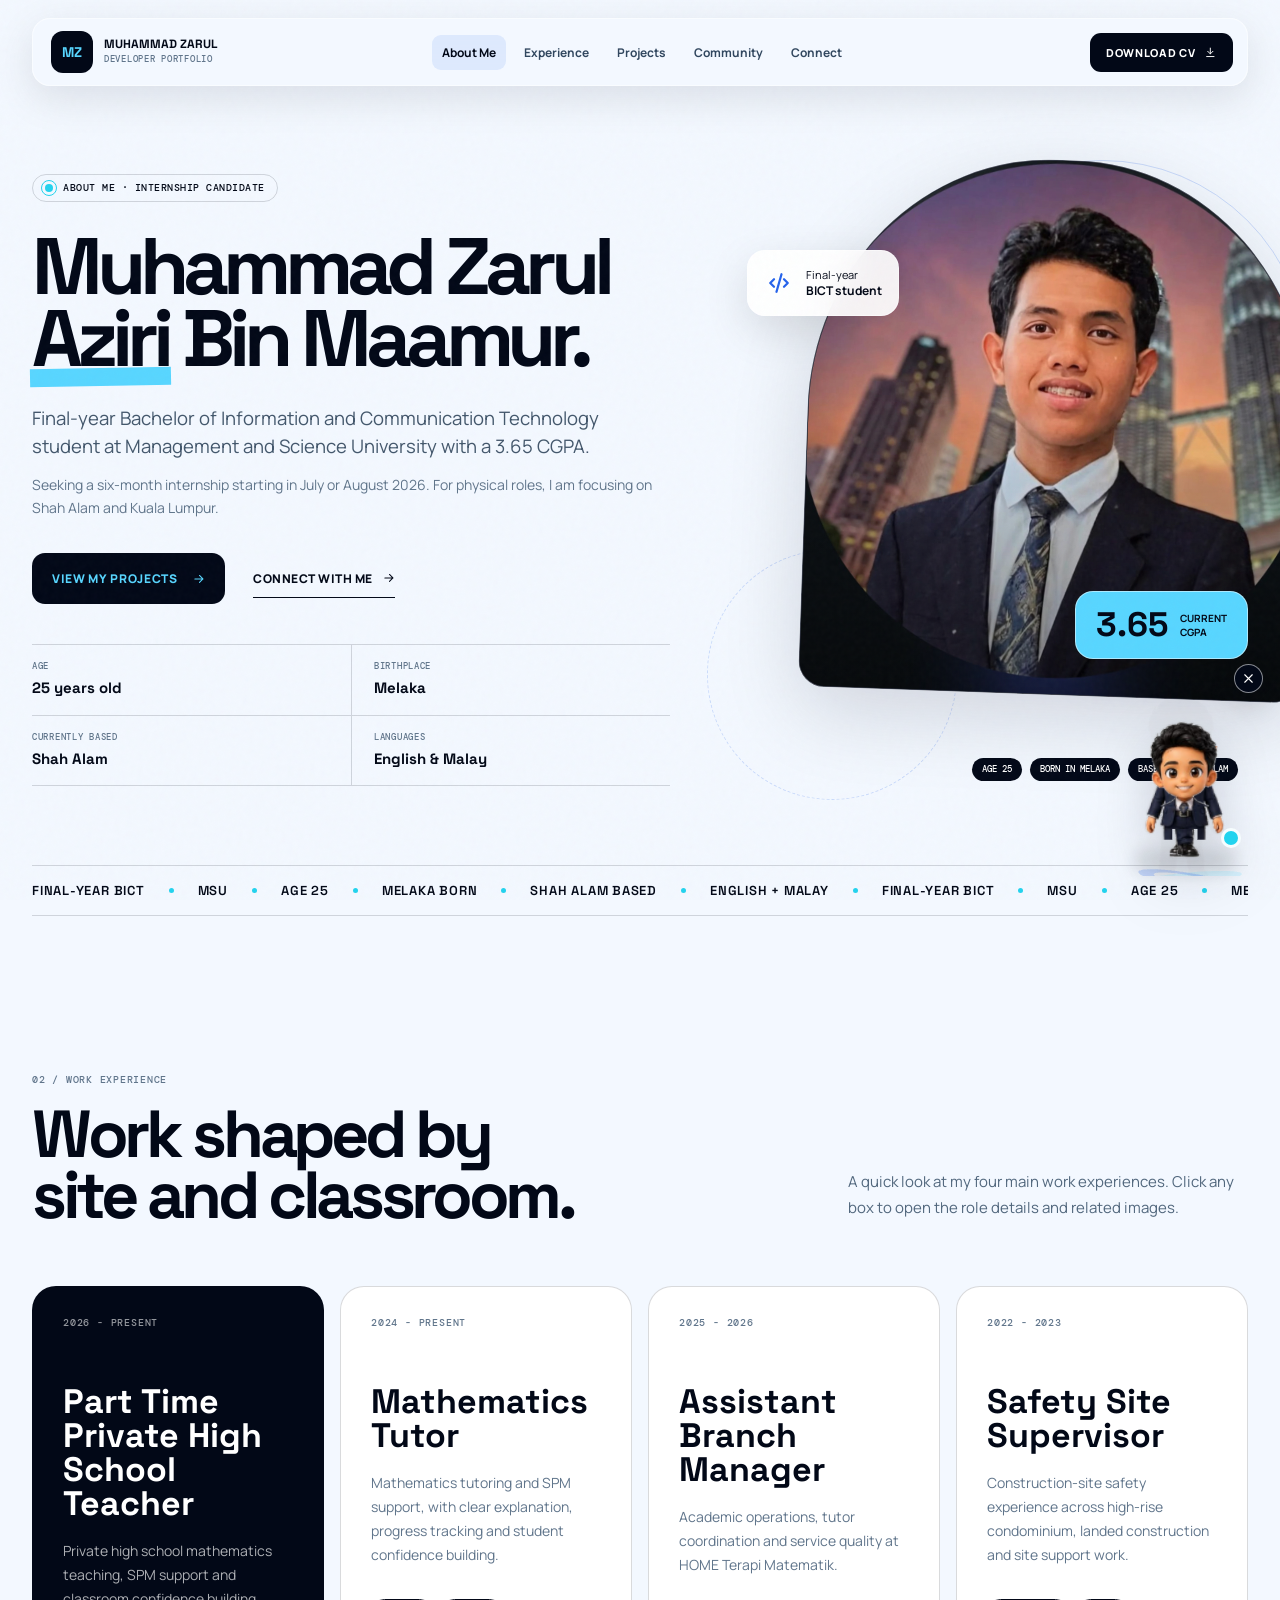
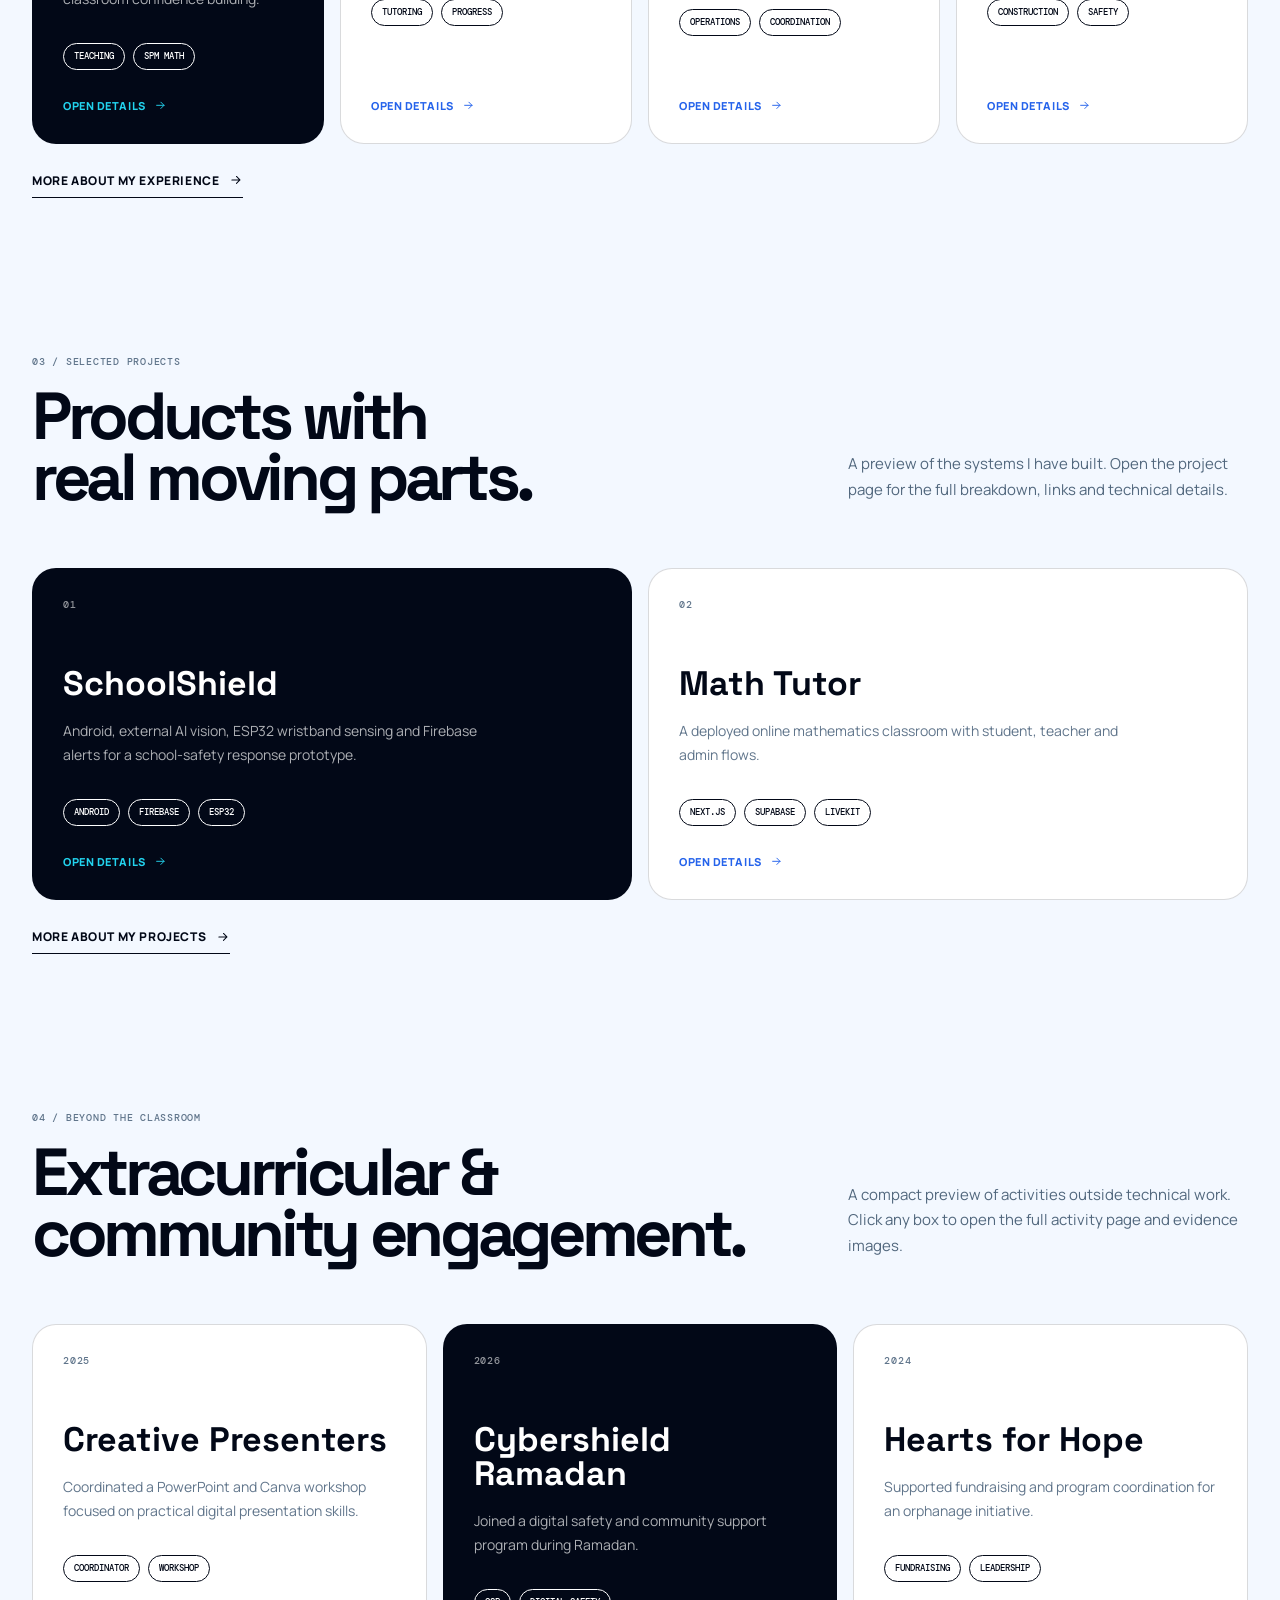
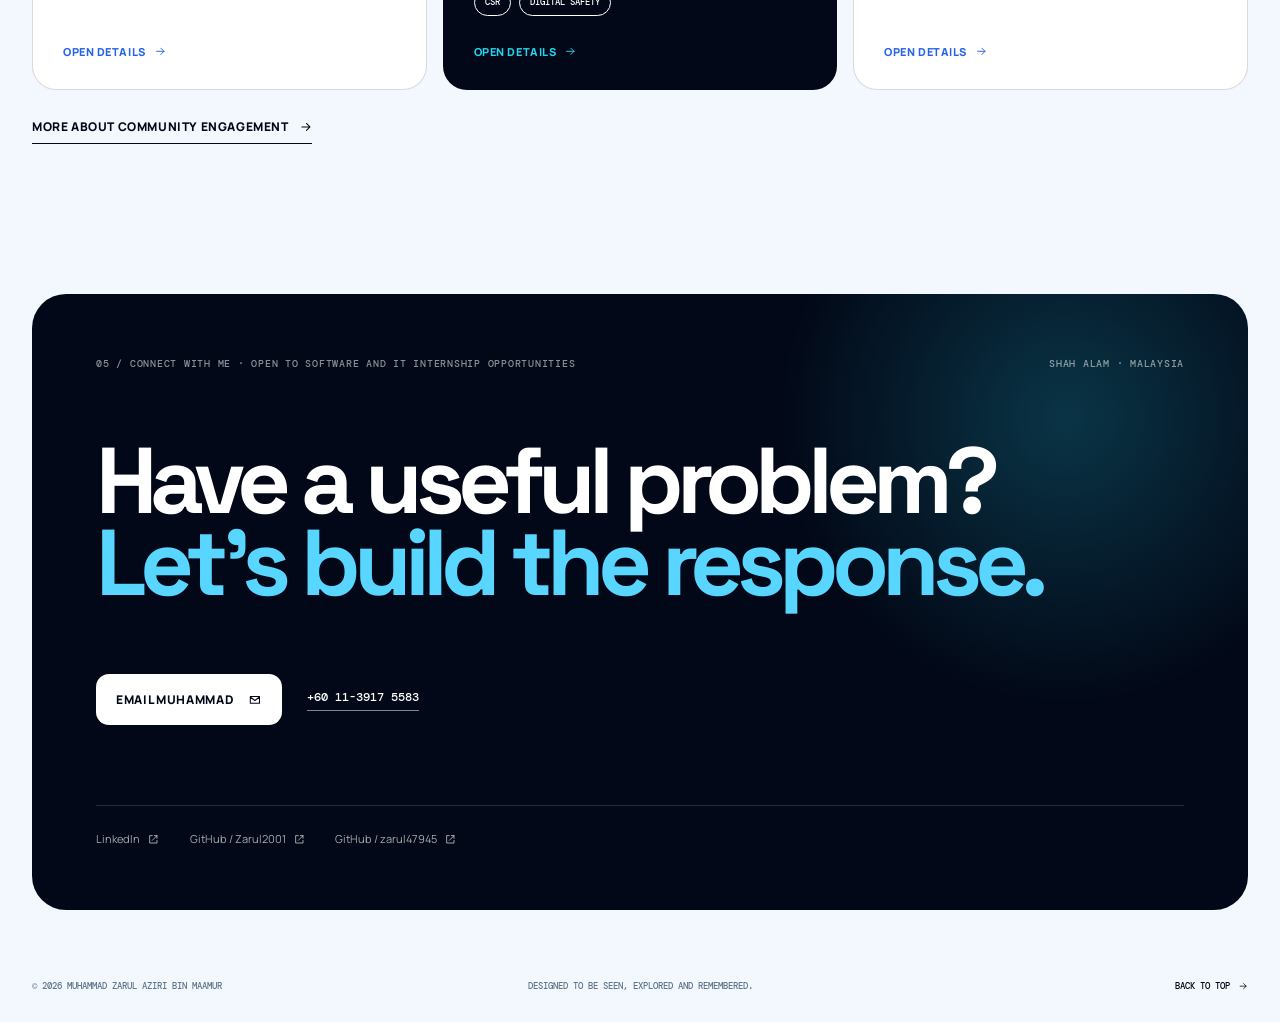
==== commit e025b78e: "Correct AG Bumi Hartanah experience date" ====
--- a/index.html
+++ b/index.html
@@ -227,7 +227,7 @@
           <span class="preview-link-label">Open details <svg><use href="#icon-arrow"></use></svg></span>
         </a>
         <a class="preview-card preview-card-link reveal" href="experience-safety-site-supervisor.html" aria-label="View details for Safety Site Supervisor">
-          <span class="preview-index">2022 - Later site work</span>
+          <span class="preview-index">2022 - 2023</span>
           <h3>Safety Site Supervisor</h3>
           <p>Construction-site safety experience across high-rise condominium, landed construction and site support work.</p>
           <div class="preview-tags"><span>Construction</span><span>Safety</span></div>
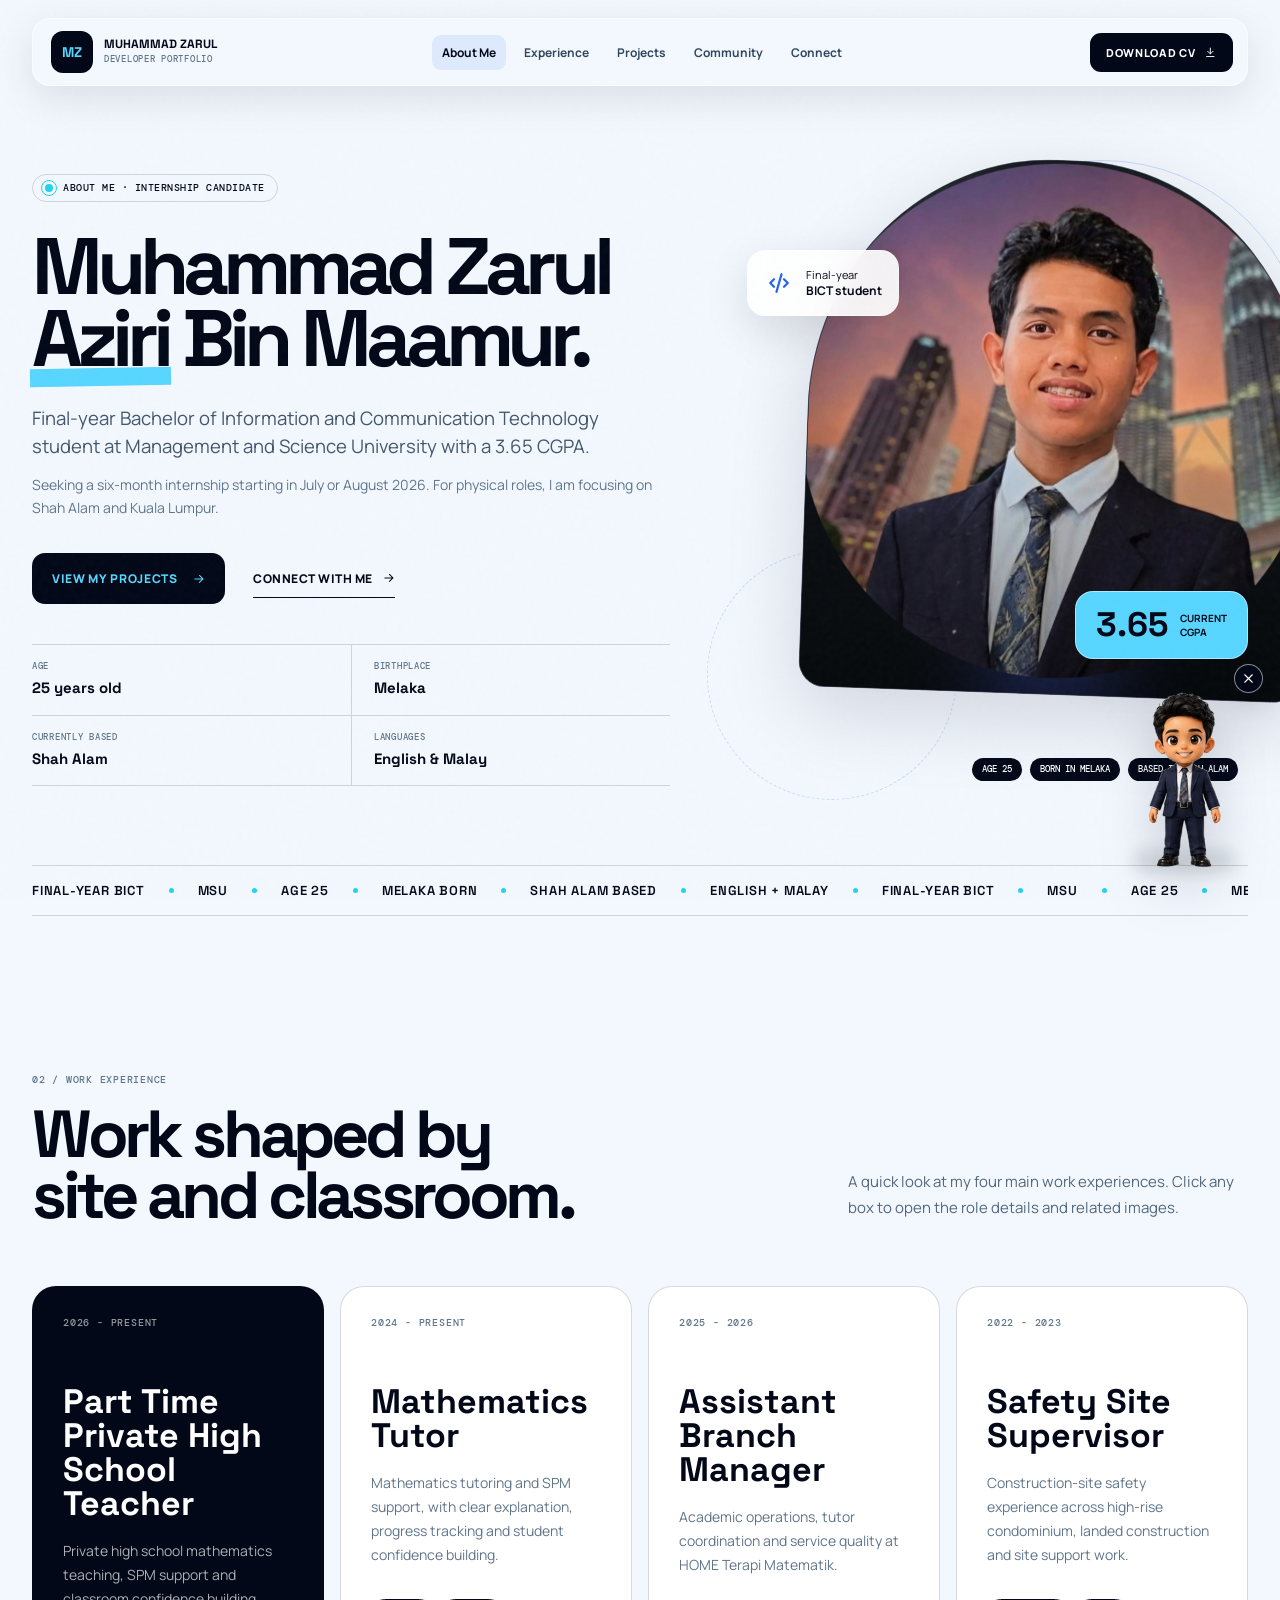
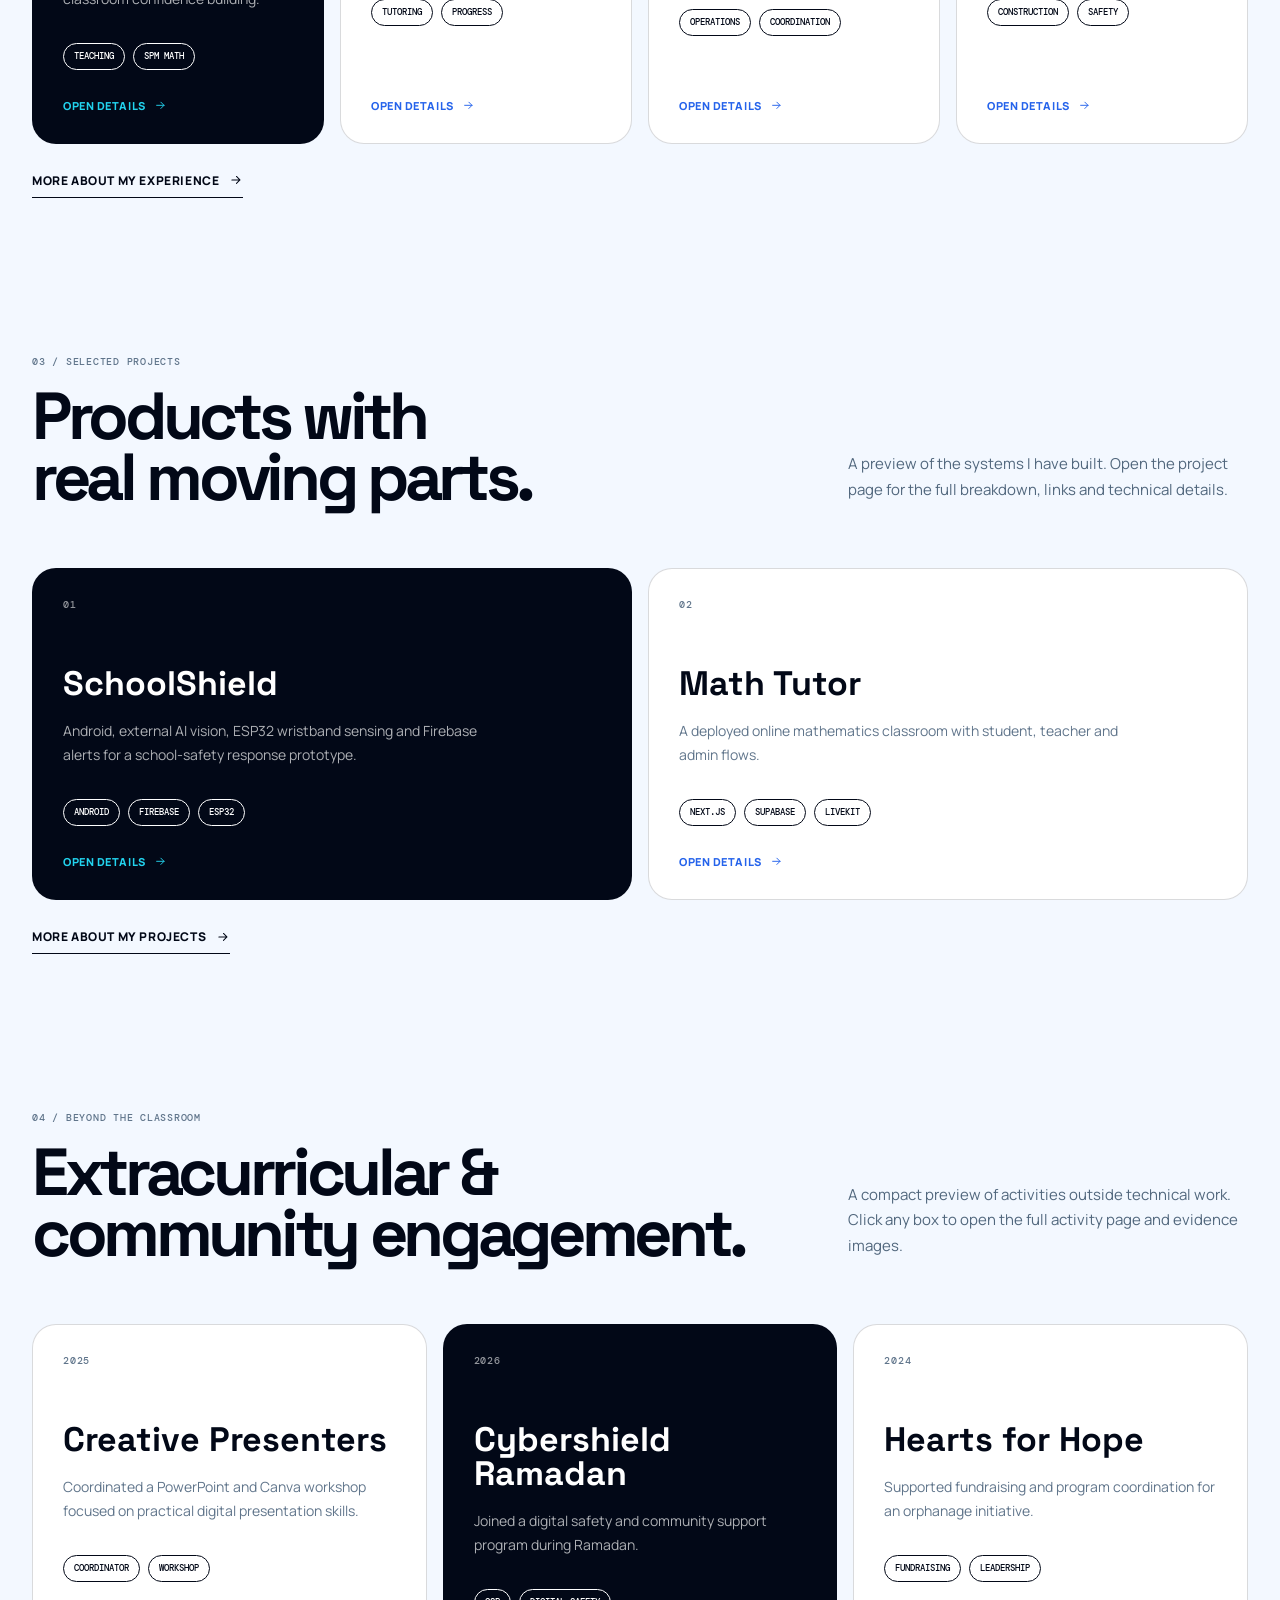
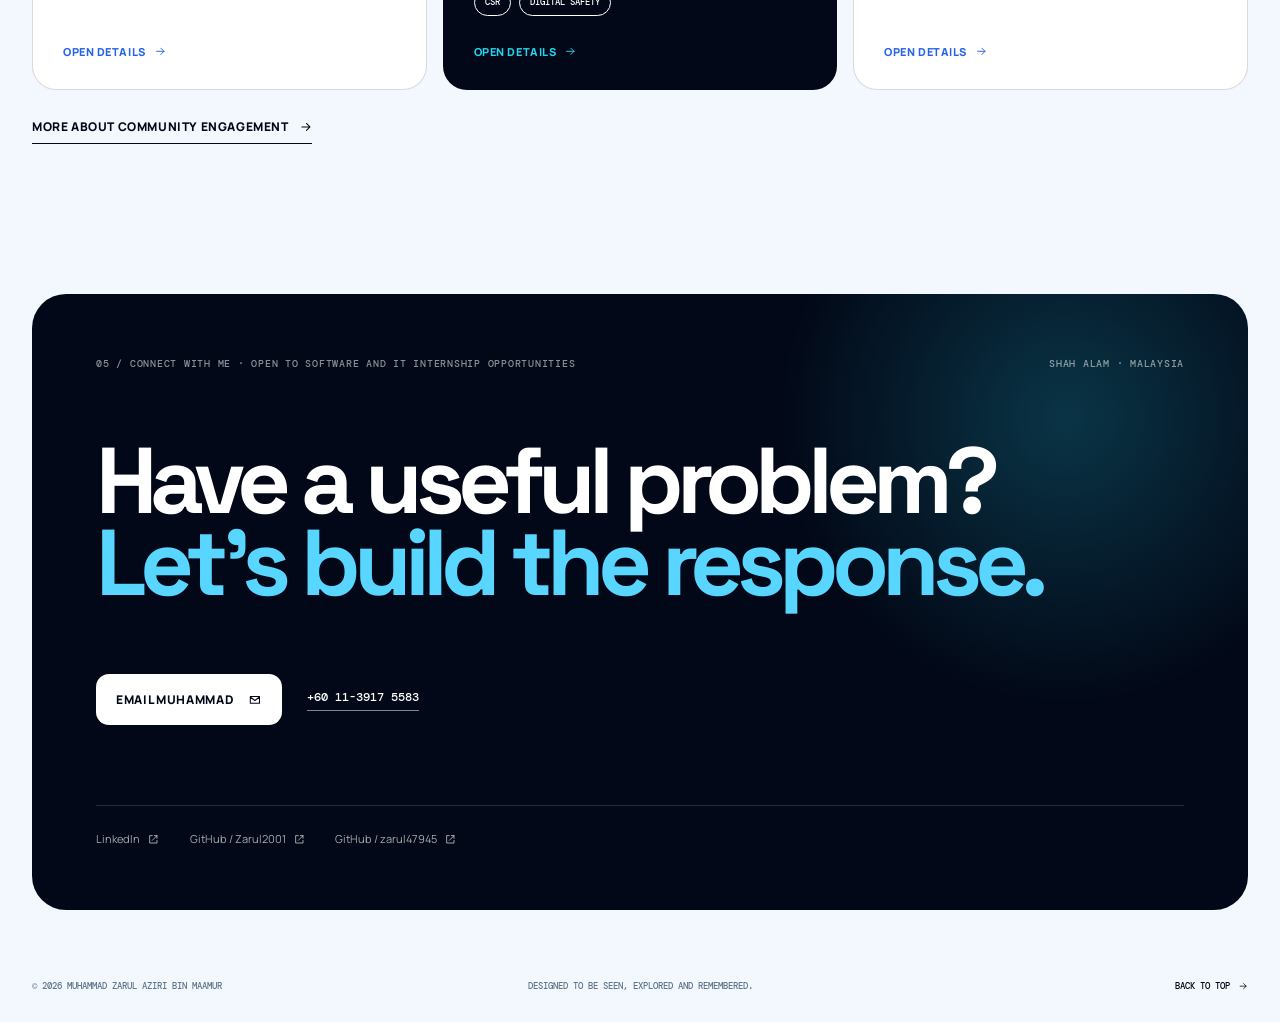
==== commit 825e7beb: "Update portfolio mascot animation" ====
--- a/index.html
+++ b/index.html
@@ -9,9 +9,9 @@
   <link rel="preconnect" href="https://fonts.googleapis.com">
   <link rel="preconnect" href="https://fonts.gstatic.com" crossorigin>
   <link href="https://fonts.googleapis.com/css2?family=DM+Mono:wght@400;500&family=Manrope:wght@400;500;600;700;800&family=Space+Grotesk:wght@500;600;700&display=swap" rel="stylesheet">
-  <link rel="stylesheet" href="styles.css?v=fixed-image-lightbox">
+  <link rel="stylesheet" href="styles.css?v=mascot-full-range">
   <script src="assets/media-loader.js" defer></script>
-  <script src="script.js?v=fixed-image-lightbox" defer></script>
+  <script src="script.js?v=mascot-full-range" defer></script>
 </head>
 <body id="top">
   <svg class="svg-sprite" aria-hidden="true">
--- a/styles.css
+++ b/styles.css
@@ -145,10 +145,8 @@
   right: clamp(16px, 2.4vw, 34px);
   bottom: clamp(16px, 2.8vw, 34px);
   z-index: 95;
-  display: grid;
-  gap: 10px;
-  justify-items: end;
-  width: min(310px, calc(100vw - 28px));
+  width: 142px;
+  height: 196px;
   pointer-events: none;
   opacity: 1;
   transform: none;
@@ -180,8 +178,10 @@
 }
 
 .mascot-bubble {
-  position: relative;
-  width: min(275px, 100%);
+  position: absolute;
+  right: 0;
+  bottom: calc(100% + 10px);
+  width: min(275px, calc(100vw - 48px));
   padding: 14px;
   border: 1px solid rgba(255, 255, 255, 0.68);
   border-radius: 18px 18px 7px 18px;
@@ -272,7 +272,7 @@
   filter: drop-shadow(0 18px 26px rgba(2, 8, 23, 0.18));
   pointer-events: auto;
   touch-action: none;
-  transform-style: preserve-3d;
+  transform-origin: center bottom;
 }
 
 .mascot.is-settling .mascot-stage {
@@ -292,30 +292,24 @@
   transform: translateX(-50%);
 }
 
-.mascot-canvas,
-.mascot-fallback {
+.mascot-sprite {
   position: absolute;
   inset: 0;
   width: 100%;
   height: 100%;
-}
-
-.mascot-canvas {
-  opacity: 0;
-}
-
-.mascot-fallback {
   object-fit: contain;
-  opacity: 1;
+  object-position: center bottom;
   animation: mascot-float 3.4s ease-in-out infinite;
-}
-
-.mascot.has-webgl .mascot-canvas {
-  opacity: 1;
-}
-
-.mascot.has-webgl .mascot-fallback {
-  opacity: 0;
+  transform-origin: center bottom;
+  transition: transform 180ms ease;
+}
+
+.mascot.is-walk-sprite .mascot-sprite {
+  animation: none;
+}
+
+.mascot.is-walk-sprite.is-facing-left .mascot-sprite {
+  transform: scaleX(-1);
 }
 
 .mascot-button {
@@ -330,20 +324,6 @@
 
 .mascot.is-dragging .mascot-button {
   cursor: grabbing;
-}
-
-.mascot-button::after {
-  position: absolute;
-  right: 4px;
-  bottom: 16px;
-  width: 14px;
-  aspect-ratio: 1;
-  border: 3px solid rgba(255, 255, 255, 0.96);
-  border-radius: 999px;
-  background: var(--cyan);
-  box-shadow: 0 0 0 0 rgba(34, 211, 238, 0.45);
-  content: "";
-  animation: mascot-pulse 1.8s ease-out infinite;
 }
 
 .mascot-button:focus-visible {
@@ -393,16 +373,6 @@
 
   70% {
     transform: translateY(1px) rotate(1.2deg);
-  }
-}
-
-@keyframes mascot-pulse {
-  70% {
-    box-shadow: 0 0 0 10px rgba(34, 211, 238, 0);
-  }
-
-  100% {
-    box-shadow: 0 0 0 0 rgba(34, 211, 238, 0);
   }
 }
 
